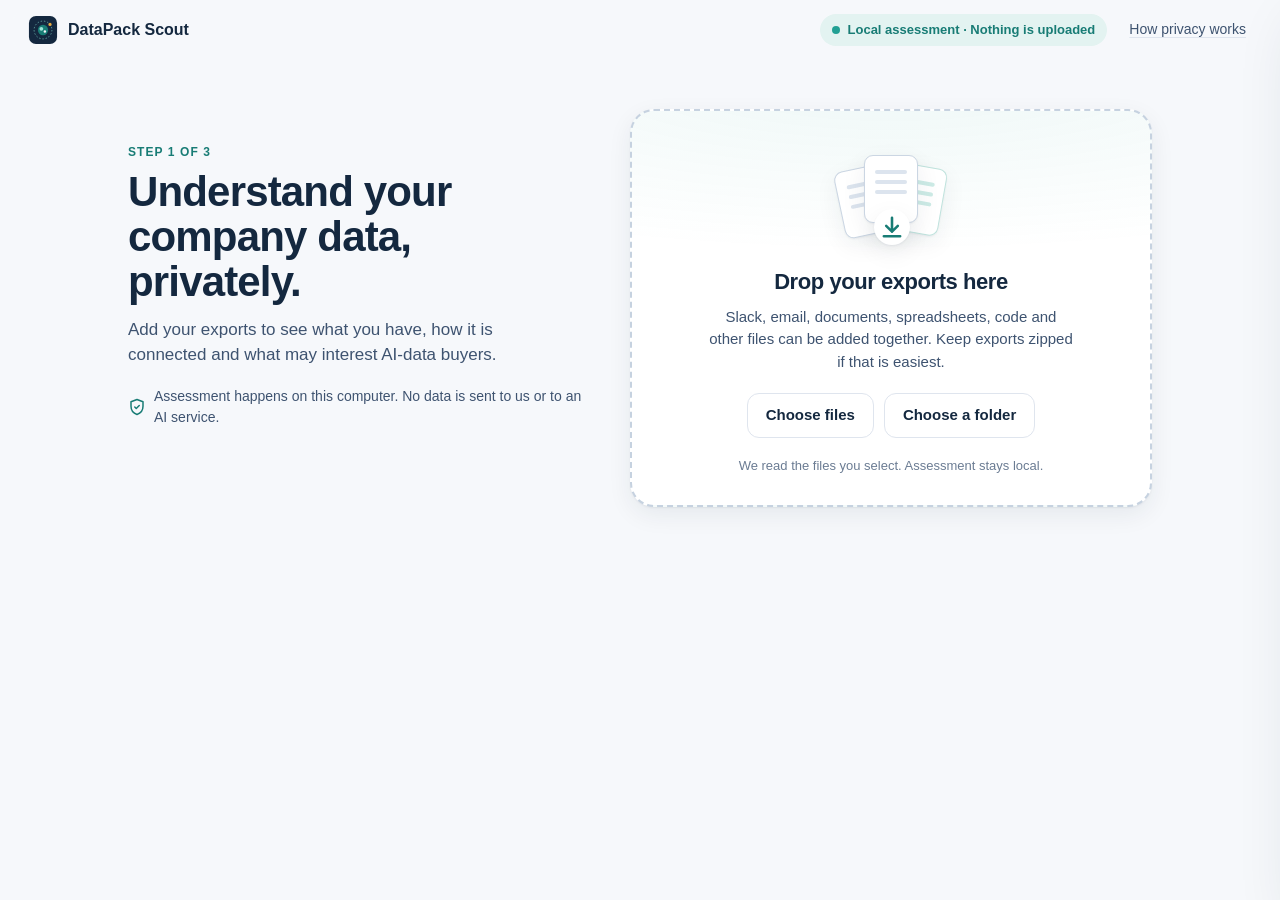
==== crates/scout-app/ui/index.html @ 7bd5559a "Add DataPack Scout desktop app with drag-and-drop and visual data map - Tauri shell (crates/scout-ap" ====
<!doctype html>
<html lang="en">
<head>
  <meta charset="utf-8">
  <meta name="viewport" content="width=device-width, initial-scale=1">
  <title>DataPack Scout</title>
  <link rel="stylesheet" href="app.css">
</head>
<body>
  <header class="topbar">
    <div class="brand">
      <svg class="brand-mark" viewBox="0 0 64 64" aria-hidden="true">
        <rect x="2" y="2" width="60" height="60" rx="15" fill="#14283F"/>
        <circle cx="32" cy="32" r="19" fill="none" stroke="#7FD1C6" stroke-width="2" stroke-dasharray="3 4" opacity=".7"/>
        <circle cx="32" cy="32" r="11" fill="#187C75"/>
        <circle cx="28.5" cy="29.5" r="4" fill="#9FE3D8"/>
        <circle cx="36" cy="35" r="2.6" fill="#F6F8FB"/>
        <circle cx="47" cy="20" r="3.4" fill="#E8AA40"/>
      </svg>
      <span class="brand-name">DataPack Scout</span>
    </div>
    <div class="topbar-right">
      <span class="status-pill" title="Everything runs on this computer">
        <span class="status-dot"></span>Local assessment · Nothing is uploaded
      </span>
      <button class="link-btn" id="privacy-open">How privacy works</button>
    </div>
  </header>

  <main>
    <!-- Screen: add data -->
    <section class="screen" id="screen-add" data-active>
      <div class="add-layout">
        <div class="hero">
          <p class="eyebrow">Step 1 of 3</p>
          <h1>Understand your company data, privately.</h1>
          <p class="lede">Add your exports to see what you have, how it is connected and what may interest AI-data buyers.</p>
          <p class="reassure"><svg class="i" viewBox="0 0 24 24"><path d="M12 2 4 5v6c0 5 3.4 9.4 8 11 4.6-1.6 8-6 8-11V5l-8-3Z"/><path d="m9 12 2 2 4-4"/></svg>Assessment happens on this computer. No data is sent to us or to an AI service.</p>
        </div>

        <div class="dropzone" id="dropzone" tabindex="0">
          <div class="drop-art" aria-hidden="true">
            <span class="drop-file f1"></span><span class="drop-file f2"></span><span class="drop-file f3"></span>
            <svg viewBox="0 0 24 24" class="drop-arrow"><path d="M12 4v12m0 0-5-5m5 5 5-5M5 20h14"/></svg>
          </div>
          <h2 class="drop-title">Drop your exports here</h2>
          <p class="drop-sub">Slack, email, documents, spreadsheets, code and other files can be added together. Keep exports zipped if that is easiest.</p>
          <div class="drop-actions">
            <button class="btn secondary" id="pick-files">Choose files</button>
            <button class="btn secondary" id="pick-folder">Choose a folder</button>
          </div>
          <p class="drop-note">We read the files you select. Assessment stays local.</p>
        </div>

        <div class="selection" id="selection" hidden>
          <div class="selection-head">
            <h3>Ready to assess</h3>
            <span class="muted" id="selection-total"></span>
          </div>
          <ul class="selection-list" id="selection-list"></ul>
          <div class="selection-foot">
            <button class="btn ghost" id="clear-all">Clear all</button>
            <button class="btn primary big" id="start">Assess my data <span aria-hidden="true">→</span></button>
          </div>
        </div>
      </div>
    </section>

    <!-- Screen: assessing -->
    <section class="screen" id="screen-assess">
      <div class="assess-layout">
        <div class="orbit" aria-hidden="true">
          <div class="orbit-ring r1"></div><div class="orbit-ring r2"></div><div class="orbit-ring r3"></div>
          <div class="orbit-core"></div>
          <span class="sat s1"></span><span class="sat s2"></span><span class="sat s3"></span>
        </div>
        <p class="eyebrow">Step 2 of 3</p>
        <h1 class="assess-title">Assessing your data</h1>
        <p class="lede" id="assess-current">Starting…</p>
        <div class="counters">
          <div><strong id="c-files">0</strong><span>files inventoried</span></div>
          <div><strong id="c-bytes">0 B</strong><span>content examined</span></div>
          <div><strong id="c-records">0</strong><span>records counted</span></div>
          <div><strong id="c-time">0:00</strong><span>elapsed</span></div>
        </div>
        <ol class="stages" id="stages">
          <li data-stage="0">Finding files and exports</li>
          <li data-stage="1">Identifying sources and formats</li>
          <li data-stage="2">Counting records and history</li>
          <li data-stage="3">Checking duplicates, links and gaps</li>
          <li data-stage="4">Building your data map</li>
        </ol>
        <p class="reassure center"><span class="status-dot"></span>Working on your computer. Nothing is being uploaded.</p>
        <button class="btn ghost" id="stop">Stop</button>
      </div>
    </section>

    <!-- Screen: data map -->
    <section class="screen" id="screen-map">
      <div class="map-page" id="map-page"></div>
    </section>
  </main>

  <!-- Privacy panel -->
  <aside class="panel" id="privacy-panel" aria-hidden="true">
    <div class="panel-inner">
      <button class="panel-close" id="privacy-close" aria-label="Close">×</button>
      <p class="eyebrow">Privacy</p>
      <h2>How privacy works</h2>
      <dl class="facts">
        <dt>What is read</dt>
        <dd>Only the files, folders and archives you add. Online-only cloud placeholders are skipped, so no cloud download is ever triggered.</dd>
        <dt>Where it happens</dt>
        <dd>On this computer. Archives are opened in memory and are never unpacked to disk. Links inside your files are counted, never opened.</dd>
        <dt>What is sent</dt>
        <dd>Nothing. This app has no network features: no analytics, no crash uploads, no update checks, and no AI services.</dd>
        <dt>What is saved</dt>
        <dd>Only what you choose to save: your data map, in Documents › DataPack Scout. It contains counts and coverage, not your messages, documents or file paths.</dd>
        <dt>Still to come</dt>
        <dd>Operating-system network isolation with a verified status indicator, and the optional encrypted assessment you can choose to email for a commercial review.</dd>
      </dl>
    </div>
  </aside>
  <div class="scrim" id="scrim"></div>
  <div class="toast" id="toast" role="status"></div>

  <div class="drag-veil" id="drag-veil" aria-hidden="true">
    <div class="drag-veil-card">
      <svg viewBox="0 0 24 24" class="drop-arrow"><path d="M12 4v12m0 0-5-5m5 5 5-5M5 20h14"/></svg>
      <strong>Drop to add</strong>
      <span>Files, folders and ZIP exports</span>
    </div>
  </div>

  <div class="tooltip" id="tooltip" role="tooltip"></div>
  <script src="map.js"></script>
  <script src="app.js"></script>
</body>
</html>
---- crates/scout-app/ui/app.css ----
:root {
  --bg: #F6F8FB;
  --surface: #FFFFFF;
  --surface-2: #EEF2F7;
  --line: #DFE5EE;
  --ink: #14283F;
  --ink-2: #3E5370;
  --muted: #6B7C93;
  --teal: #187C75;
  --teal-2: #22A094;
  --teal-soft: #E3F3F1;
  --amber: #D9921F;
  --amber-soft: #FCF1DE;
  --red: #C2413A;
  --grey: #9AA6B6;
  --shadow: 0 1px 2px rgba(20, 40, 63, .06), 0 8px 24px rgba(20, 40, 63, .07);
  --shadow-lg: 0 2px 4px rgba(20, 40, 63, .06), 0 24px 60px rgba(20, 40, 63, .14);
  --radius: 16px;
  --font: ui-sans-serif, -apple-system, BlinkMacSystemFont, "Segoe UI Variable Text", "Segoe UI", Inter, Roboto, "Helvetica Neue", Arial, sans-serif;
  color-scheme: light;
}

* { box-sizing: border-box; }
html, body { height: 100%; }
body {
  margin: 0;
  background: var(--bg);
  color: var(--ink);
  font-family: var(--font);
  font-size: 15px;
  line-height: 1.5;
  -webkit-font-smoothing: antialiased;
  font-variant-numeric: tabular-nums;
  overflow-x: hidden;
}
h1, h2, h3 { margin: 0; letter-spacing: -0.02em; }
button { font: inherit; color: inherit; }
.muted { color: var(--muted); }
.i { width: 18px; height: 18px; fill: none; stroke: currentColor; stroke-width: 2; stroke-linecap: round; stroke-linejoin: round; flex: none; }

/* ---------- top bar ---------- */
.topbar {
  position: sticky; top: 0; z-index: 20;
  display: flex; align-items: center; justify-content: space-between;
  padding: 14px 28px;
  background: rgba(246, 248, 251, .86);
  backdrop-filter: saturate(1.4) blur(10px);
  border-bottom: 1px solid transparent;
}
body.scrolled .topbar { border-bottom-color: var(--line); }
.brand { display: flex; align-items: center; gap: 10px; font-weight: 650; font-size: 16px; }
.brand-mark { width: 30px; height: 30px; }
.topbar-right { display: flex; align-items: center; gap: 16px; }
.status-pill {
  display: inline-flex; align-items: center; gap: 8px;
  padding: 6px 12px; border-radius: 999px;
  background: var(--teal-soft); color: var(--teal);
  font-size: 13px; font-weight: 560;
}
.status-dot {
  width: 8px; height: 8px; border-radius: 50%; background: var(--teal-2); display: inline-block;
  box-shadow: 0 0 0 0 rgba(34, 160, 148, .5); animation: pulse 2.4s infinite;
}
@keyframes pulse { 0% { box-shadow: 0 0 0 0 rgba(34,160,148,.45); } 70% { box-shadow: 0 0 0 8px rgba(34,160,148,0); } 100% { box-shadow: 0 0 0 0 rgba(34,160,148,0); } }
.link-btn { background: none; border: 0; color: var(--ink-2); cursor: pointer; font-size: 14px; text-decoration: underline; text-underline-offset: 3px; text-decoration-color: var(--line); }
.link-btn:hover { color: var(--teal); text-decoration-color: currentColor; }

/* ---------- buttons ---------- */
.btn {
  display: inline-flex; align-items: center; justify-content: center; gap: 8px;
  border-radius: 12px; border: 1px solid transparent;
  padding: 10px 18px; font-weight: 600; cursor: pointer;
  transition: transform .15s ease, box-shadow .15s ease, background .15s ease;
}
.btn:active { transform: translateY(1px); }
.btn.primary { background: var(--teal); color: #fff; box-shadow: 0 6px 18px rgba(24,124,117,.28); }
.btn.primary:hover { background: #136A64; box-shadow: 0 8px 24px rgba(24,124,117,.34); }
.btn.secondary { background: var(--surface); border-color: var(--line); color: var(--ink); }
.btn.secondary:hover { border-color: #C5D0DE; box-shadow: var(--shadow); }
.btn.ghost { background: transparent; color: var(--ink-2); }
.btn.ghost:hover { background: var(--surface-2); }
.btn.big { padding: 13px 24px; font-size: 16px; border-radius: 14px; }
.btn:focus-visible, .dropzone:focus-visible { outline: 3px solid rgba(24,124,117,.35); outline-offset: 2px; }

/* ---------- screens ---------- */
.screen { display: none; }
.screen[data-active] { display: block; animation: enter .45s cubic-bezier(.2,.7,.2,1); }
@keyframes enter { from { opacity: 0; transform: translateY(10px); } to { opacity: 1; transform: none; } }
.eyebrow { margin: 0 0 8px; font-size: 12px; font-weight: 700; letter-spacing: .09em; text-transform: uppercase; color: var(--teal); }
.lede { color: var(--ink-2); font-size: 17px; margin: 12px 0 0; max-width: 46ch; }
.reassure { display: flex; gap: 8px; align-items: center; color: var(--ink-2); font-size: 14px; margin: 18px 0 0; }
.reassure .i { color: var(--teal); }
.reassure.center { justify-content: center; }

/* ---------- add screen ---------- */
.add-layout {
  max-width: 1080px; margin: 0 auto; padding: 48px 28px 64px;
  display: grid; grid-template-columns: minmax(0, 1fr) minmax(0, 1.15fr); gap: 28px 48px; align-items: start;
}
.hero { padding-top: 34px; }
.hero h1 { font-size: 42px; line-height: 1.08; max-width: 14ch; }
.dropzone {
  position: relative; text-align: center;
  background:
    radial-gradient(1200px 300px at 50% -10%, rgba(34,160,148,.08), transparent 60%),
    var(--surface);
  border: 2px dashed #C6D2E0; border-radius: 24px;
  padding: 40px 32px 30px; min-height: 360px;
  display: flex; flex-direction: column; align-items: center; justify-content: center;
  transition: border-color .2s, background .2s, transform .2s, box-shadow .2s;
  box-shadow: var(--shadow);
}
.dropzone.over, body.dragging .dropzone { border-color: var(--teal-2); background: #F0FAF8; transform: scale(1.01); box-shadow: 0 0 0 8px rgba(34,160,148,.12), var(--shadow-lg); }
.drop-art { position: relative; width: 120px; height: 96px; margin-bottom: 18px; }
.drop-file {
  position: absolute; width: 54px; height: 68px; border-radius: 9px; background: #fff;
  border: 1.5px solid #CBD6E3; box-shadow: var(--shadow);
}
.drop-file::before { content: ""; position: absolute; left: 10px; right: 10px; top: 14px; height: 4px; border-radius: 2px; background: #DCE4EE; box-shadow: 0 10px 0 #DCE4EE, 0 20px 0 #DCE4EE; }
.drop-file.f1 { left: 8px; top: 16px; transform: rotate(-12deg); }
.drop-file.f2 { left: 58px; top: 14px; transform: rotate(10deg); border-color: #BFE3DD; }
.drop-file.f3 { left: 33px; top: 4px; }
.drop-file.f2::before { background: #CDEBE6; box-shadow: 0 10px 0 #CDEBE6, 0 20px 0 #CDEBE6; }
.drop-arrow { width: 34px; height: 34px; fill: none; stroke: var(--teal); stroke-width: 2.2; stroke-linecap: round; stroke-linejoin: round; }
.drop-art .drop-arrow { position: absolute; left: 43px; top: 58px; background: var(--surface); border-radius: 50%; padding: 4px; width: 36px; height: 36px; box-shadow: var(--shadow); animation: bob 2.6s ease-in-out infinite; }
@keyframes bob { 50% { transform: translateY(4px); } }
.drop-title { font-size: 22px; }
.drop-sub { color: var(--ink-2); max-width: 44ch; margin: 8px auto 20px; }
.drop-actions { display: flex; gap: 10px; flex-wrap: wrap; justify-content: center; }
.drop-note { margin: 18px 0 0; font-size: 13px; color: var(--muted); }

.selection {
  grid-column: 1 / -1;
  background: var(--surface); border: 1px solid var(--line); border-radius: var(--radius);
  box-shadow: var(--shadow); overflow: hidden; animation: enter .35s ease;
}
.selection-head { display: flex; align-items: baseline; justify-content: space-between; padding: 18px 22px 8px; }
.selection-head h3 { font-size: 17px; }
.selection-list { list-style: none; margin: 0; padding: 0 10px; max-height: 300px; overflow: auto; }
.sel-item { display: grid; grid-template-columns: 40px 1fr auto auto; align-items: center; gap: 12px; padding: 10px 12px; border-radius: 12px; animation: enter .3s ease; }
.sel-item:hover { background: var(--surface-2); }
.sel-icon { width: 40px; height: 40px; border-radius: 10px; display: grid; place-items: center; background: var(--teal-soft); color: var(--teal); }
.sel-icon.archive { background: #EEE9FB; color: #6D5BD0; }
.sel-icon.file { background: #E7F0FA; color: #2F6FB0; }
.sel-name { font-weight: 600; overflow: hidden; text-overflow: ellipsis; white-space: nowrap; }
.sel-path { font-size: 12.5px; color: var(--muted); overflow: hidden; text-overflow: ellipsis; white-space: nowrap; direction: rtl; text-align: left; }
.sel-meta { color: var(--ink-2); font-size: 13.5px; white-space: nowrap; }
.sel-remove { border: 0; background: none; color: var(--muted); cursor: pointer; padding: 6px 10px; border-radius: 8px; }
.sel-remove:hover { color: var(--red); background: #FBECEB; }
.selection-foot { display: flex; justify-content: space-between; align-items: center; padding: 14px 22px 18px; border-top: 1px solid var(--line); margin-top: 8px; background: #FBFCFE; }

/* ---------- assess screen ---------- */
.assess-layout { max-width: 720px; margin: 0 auto; padding: 40px 28px 64px; text-align: center; display: flex; flex-direction: column; align-items: center; }
.assess-title { font-size: 34px; }
.assess-layout .lede { margin-left: auto; margin-right: auto; min-height: 1.5em; }
.orbit { position: relative; width: 168px; height: 168px; margin-bottom: 22px; }
.orbit-ring { position: absolute; inset: 0; border-radius: 50%; border: 1.5px dashed rgba(24,124,117,.35); animation: spin 14s linear infinite; }
.orbit-ring.r2 { inset: 22px; animation-duration: 9s; animation-direction: reverse; border-style: solid; border-color: rgba(24,124,117,.18); }
.orbit-ring.r3 { inset: 44px; animation-duration: 6s; border-color: rgba(24,124,117,.25); }
.orbit-core { position: absolute; inset: 60px; border-radius: 50%; background: radial-gradient(circle at 35% 35%, #4FC2B5, var(--teal)); box-shadow: 0 10px 30px rgba(24,124,117,.4); animation: breathe 2.4s ease-in-out infinite; }
.sat { position: absolute; left: 50%; top: 50%; width: 12px; height: 12px; margin: -6px; border-radius: 50%; }
.sat.s1 { background: #E8AA40; animation: orbit1 5s linear infinite; }
.sat.s2 { background: #6D5BD0; width: 9px; height: 9px; margin: -4.5px; animation: orbit2 7s linear infinite; }
.sat.s3 { background: #2F6FB0; width: 8px; height: 8px; margin: -4px; animation: orbit3 3.6s linear infinite; }
@keyframes spin { to { transform: rotate(360deg); } }
@keyframes breathe { 50% { transform: scale(1.07); } }
@keyframes orbit1 { from { transform: rotate(0) translateX(84px); } to { transform: rotate(360deg) translateX(84px); } }
@keyframes orbit2 { from { transform: rotate(120deg) translateX(62px); } to { transform: rotate(-240deg) translateX(62px); } }
@keyframes orbit3 { from { transform: rotate(240deg) translateX(40px); } to { transform: rotate(600deg) translateX(40px); } }
.counters { display: grid; grid-template-columns: repeat(4, 1fr); gap: 12px; width: 100%; margin: 28px 0 22px; }
.counters div { background: var(--surface); border: 1px solid var(--line); border-radius: 14px; padding: 14px 10px; box-shadow: var(--shadow); }
.counters strong { display: block; font-size: 24px; letter-spacing: -0.02em; }
.counters span { font-size: 12.5px; color: var(--muted); }
.stages { list-style: none; padding: 0; margin: 0 0 18px; width: 100%; max-width: 420px; text-align: left; }
.stages li { position: relative; padding: 8px 0 8px 36px; color: var(--muted); transition: color .3s; }
.stages li::before { content: ""; position: absolute; left: 4px; top: 10px; width: 18px; height: 18px; border-radius: 50%; border: 2px solid var(--line); background: var(--surface); transition: all .3s; }
.stages li.active { color: var(--ink); font-weight: 560; }
.stages li.active::before { border-color: var(--teal-2); border-top-color: transparent; animation: spin .9s linear infinite; }
.stages li.done { color: var(--ink-2); }
.stages li.done::before { background: var(--teal) url("data:image/svg+xml,%3Csvg xmlns='http://www.w3.org/2000/svg' viewBox='0 0 24 24' fill='none' stroke='white' stroke-width='3.2' stroke-linecap='round' stroke-linejoin='round'%3E%3Cpath d='m6 12 4 4 8-8'/%3E%3C/svg%3E") center/12px no-repeat; border-color: var(--teal); }

/* ---------- map page ---------- */
.map-page { max-width: 1180px; margin: 0 auto; padding: 28px 28px 80px; }
.map-head { display: flex; justify-content: space-between; align-items: flex-end; gap: 20px; margin-bottom: 18px; }
.map-head h1 { font-size: 34px; }
.map-head .actions { display: flex; gap: 10px; }
.map-id { font-size: 13px; color: var(--muted); margin-top: 6px; }
.card { background: var(--surface); border: 1px solid var(--line); border-radius: 20px; box-shadow: var(--shadow); }
.reveal { opacity: 0; transform: translateY(14px); animation: reveal .7s cubic-bezier(.2,.7,.2,1) forwards; }
@keyframes reveal { to { opacity: 1; transform: none; } }

.summary-card { padding: 26px 30px; display: grid; grid-template-columns: 1fr auto; gap: 24px; align-items: center;
  background: linear-gradient(120deg, #14283F 0%, #1B3A55 55%, #18534F 100%); color: #fff; border: 0; position: relative; overflow: hidden; }
.summary-card::after { content: ""; position: absolute; right: -80px; top: -80px; width: 320px; height: 320px; border-radius: 50%; background: radial-gradient(circle, rgba(127,209,198,.22), transparent 70%); }
.summary-lead { font-size: 23px; line-height: 1.35; font-weight: 560; letter-spacing: -0.01em; max-width: 40ch; }
.summary-more { margin: 10px 0 0; color: #C6D6E6; max-width: 70ch; }
.ring-wrap { position: relative; width: 126px; height: 126px; z-index: 1; }
.ring-wrap svg { width: 100%; height: 100%; transform: rotate(-90deg); }
.ring-wrap .ring-label { position: absolute; inset: 0; display: flex; flex-direction: column; align-items: center; justify-content: center; }
.ring-label strong { font-size: 23px; line-height: 1; }
.ring-label span { font-size: 11.5px; color: #C6D6E6; margin-top: 4px; text-align: center; line-height: 1.2; }

.kpis { display: grid; grid-template-columns: repeat(4, 1fr); gap: 14px; margin: 14px 0; }
.kpi { padding: 16px 18px; }
.kpi strong { display: block; font-size: 28px; letter-spacing: -0.03em; line-height: 1.15; }
.kpi span { color: var(--muted); font-size: 13px; }

.map-card { padding: 20px 22px 12px; margin-bottom: 14px; position: relative; }
.card-head { display: flex; justify-content: space-between; align-items: baseline; gap: 16px; margin-bottom: 4px; }
.card-head h2 { font-size: 19px; }
.card-head p { margin: 2px 0 0; color: var(--muted); font-size: 13.5px; }
.map-svg { width: 100%; height: auto; display: block; overflow: visible; }
.legend { display: flex; flex-wrap: wrap; gap: 6px 16px; padding: 8px 2px 6px; font-size: 12.5px; color: var(--ink-2); }
.legend span { display: inline-flex; align-items: center; gap: 6px; }
.legend i { width: 11px; height: 11px; border-radius: 50%; display: inline-block; }
.legend i.dashed { background: transparent !important; border: 1.5px dashed var(--amber); }
.legend i.hatch { background: repeating-linear-gradient(45deg, #C9D3DF 0 2px, #fff 2px 4px) !important; border: 1px solid #C9D3DF; }

.node-collection { cursor: default; }
.halo-text { paint-order: stroke; stroke: #fff; stroke-width: 5px; stroke-linejoin: round; }
.node-collection .halo { transition: opacity .25s; opacity: 0; }
.node-collection:hover .halo { opacity: 1; }
.bubble { transition: transform .2s; transform-box: fill-box; transform-origin: center; cursor: default; }
.bubble:hover { transform: scale(1.08); }
.grow { transform-box: fill-box; transform-origin: center; animation: grow .9s cubic-bezier(.25,1.4,.4,1) both; }
@keyframes grow { from { transform: scale(0); opacity: 0; } to { transform: scale(1); opacity: 1; } }
.fade { animation: fadein .8s ease both; }
@keyframes fadein { from { opacity: 0; } to { opacity: 1; } }
.flow { stroke-dasharray: 5 7; animation: flow 1.6s linear infinite; }
@keyframes flow { to { stroke-dashoffset: -24; } }
.draw { stroke-dasharray: 600; stroke-dashoffset: 600; animation: draw 1.2s ease forwards; }
@keyframes draw { to { stroke-dashoffset: 0; } }

.grid-2 { display: grid; grid-template-columns: 1.25fr 1fr; gap: 14px; margin-bottom: 14px; }
.panel-card { padding: 20px 22px; }
.coverage-bar { display: flex; height: 18px; border-radius: 9px; overflow: hidden; background: var(--surface-2); margin: 16px 0 14px; }
.coverage-bar span { height: 100%; transition: width 1s cubic-bezier(.2,.7,.2,1); width: 0; }
.coverage-list { display: grid; grid-template-columns: 1fr 1fr; gap: 6px 18px; margin: 0; padding: 0; list-style: none; font-size: 13.5px; }
.coverage-list li { display: flex; align-items: center; gap: 8px; }
.coverage-list b { margin-left: auto; font-weight: 600; }
.coverage-list .zero { color: var(--grey); }
.swatch { width: 10px; height: 10px; border-radius: 3px; flex: none; }
.reasons { margin: 14px 0 0; padding: 12px 14px; background: var(--amber-soft); border-radius: 12px; font-size: 13.5px; color: #6E4A0E; }
.reasons div { display: flex; gap: 10px; }
.reasons b { min-width: 3.5em; text-align: right; }
.timeline-svg { width: 100%; height: 170px; display: block; margin-top: 10px; }

.sources { display: grid; grid-template-columns: repeat(auto-fill, minmax(320px, 1fr)); gap: 14px; margin-bottom: 14px; }
.source { padding: 18px 20px; display: flex; flex-direction: column; gap: 10px; }
.source-top { display: flex; gap: 12px; align-items: center; }
.source-badge { width: 40px; height: 40px; border-radius: 12px; display: grid; place-items: center; color: #fff; font-weight: 700; flex: none; }
.source h3 { font-size: 16px; overflow: hidden; text-overflow: ellipsis; white-space: nowrap; }
.source .kind { font-size: 12.5px; color: var(--muted); }
.source p { margin: 0; color: var(--ink-2); font-size: 14px; }
.source-stats { display: flex; gap: 18px; flex-wrap: wrap; font-size: 13px; color: var(--muted); }
.source-stats b { display: block; color: var(--ink); font-size: 17px; }
.mini-bar { display: flex; height: 6px; border-radius: 3px; overflow: hidden; background: var(--surface-2); }

.steps { padding: 20px 22px; margin-bottom: 14px; }
.steps ol { margin: 12px 0 0; padding: 0; list-style: none; counter-reset: s; display: grid; gap: 10px; }
.steps li { counter-increment: s; display: grid; grid-template-columns: 30px 1fr; gap: 12px; align-items: start; padding: 12px 14px; border-radius: 12px; background: #FBFCFE; border: 1px solid var(--line); }
.steps li::before { content: counter(s); width: 28px; height: 28px; border-radius: 50%; background: var(--amber-soft); color: #8A5A0B; display: grid; place-items: center; font-weight: 700; font-size: 13px; }
.privacy-foot { display: flex; gap: 10px; align-items: center; justify-content: center; color: var(--muted); font-size: 13px; padding: 10px; text-align: center; }

/* ---------- panel, toast, veil, tooltip ---------- */
.panel { position: fixed; top: 0; right: 0; bottom: 0; width: min(440px, 92vw); background: var(--surface); box-shadow: var(--shadow-lg); z-index: 40; transform: translateX(105%); transition: transform .35s cubic-bezier(.2,.7,.2,1); overflow: auto; }
.panel[aria-hidden="false"] { transform: none; }
.panel-inner { padding: 30px 28px; }
.panel h2 { font-size: 24px; margin-bottom: 14px; }
.panel-close { position: absolute; right: 16px; top: 14px; border: 0; background: var(--surface-2); width: 34px; height: 34px; border-radius: 50%; font-size: 20px; cursor: pointer; }
.facts dt { font-weight: 650; margin-top: 16px; }
.facts dd { margin: 4px 0 0; color: var(--ink-2); }
.scrim { position: fixed; inset: 0; background: rgba(20,40,63,.28); opacity: 0; pointer-events: none; transition: opacity .3s; z-index: 30; }
.scrim.on { opacity: 1; pointer-events: auto; }
.toast { position: fixed; left: 50%; bottom: 26px; transform: translate(-50%, 40px); opacity: 0; background: var(--ink); color: #fff; padding: 12px 16px; border-radius: 14px; box-shadow: var(--shadow-lg); display: flex; gap: 14px; align-items: center; z-index: 50; transition: all .3s; pointer-events: none; font-size: 14px; }
.toast.on { opacity: 1; transform: translate(-50%, 0); pointer-events: auto; }
.toast button { background: rgba(255,255,255,.14); border: 0; color: #fff; border-radius: 9px; padding: 6px 10px; cursor: pointer; font-weight: 600; }
.drag-veil { position: fixed; inset: 0; z-index: 60; display: grid; place-items: center; background: rgba(240, 250, 248, .82); backdrop-filter: blur(3px); opacity: 0; pointer-events: none; transition: opacity .18s; }
body.dragging .drag-veil { opacity: 1; }
.drag-veil-card { display: flex; flex-direction: column; align-items: center; gap: 6px; padding: 36px 56px; border: 2.5px dashed var(--teal-2); border-radius: 28px; background: #fff; box-shadow: var(--shadow-lg); color: var(--ink-2); transform: scale(.96); transition: transform .2s; }
body.dragging .drag-veil-card { transform: scale(1); }
.drag-veil-card strong { font-size: 22px; color: var(--ink); }
.drag-veil-card .drop-arrow { width: 44px; height: 44px; animation: bob 1.2s ease-in-out infinite; }
.tooltip { position: fixed; z-index: 70; pointer-events: none; background: var(--ink); color: #fff; padding: 10px 12px; border-radius: 10px; font-size: 13px; max-width: 280px; box-shadow: var(--shadow-lg); opacity: 0; transition: opacity .12s; }
.tooltip.on { opacity: 1; }
.tooltip b { display: block; font-size: 14px; margin-bottom: 2px; }
.tooltip span { color: #C6D6E6; }

@media (max-width: 980px) {
  .add-layout { grid-template-columns: 1fr; }
  .hero { padding-top: 0; }
  .kpis { grid-template-columns: repeat(2, 1fr); }
  .grid-2 { grid-template-columns: 1fr; }
  .summary-card { grid-template-columns: 1fr; }
}
@media (prefers-reduced-motion: reduce) {
  *, *::before, *::after { animation-duration: .01ms !important; animation-iteration-count: 1 !important; transition-duration: .01ms !important; }
  .reveal { opacity: 1; transform: none; }
}
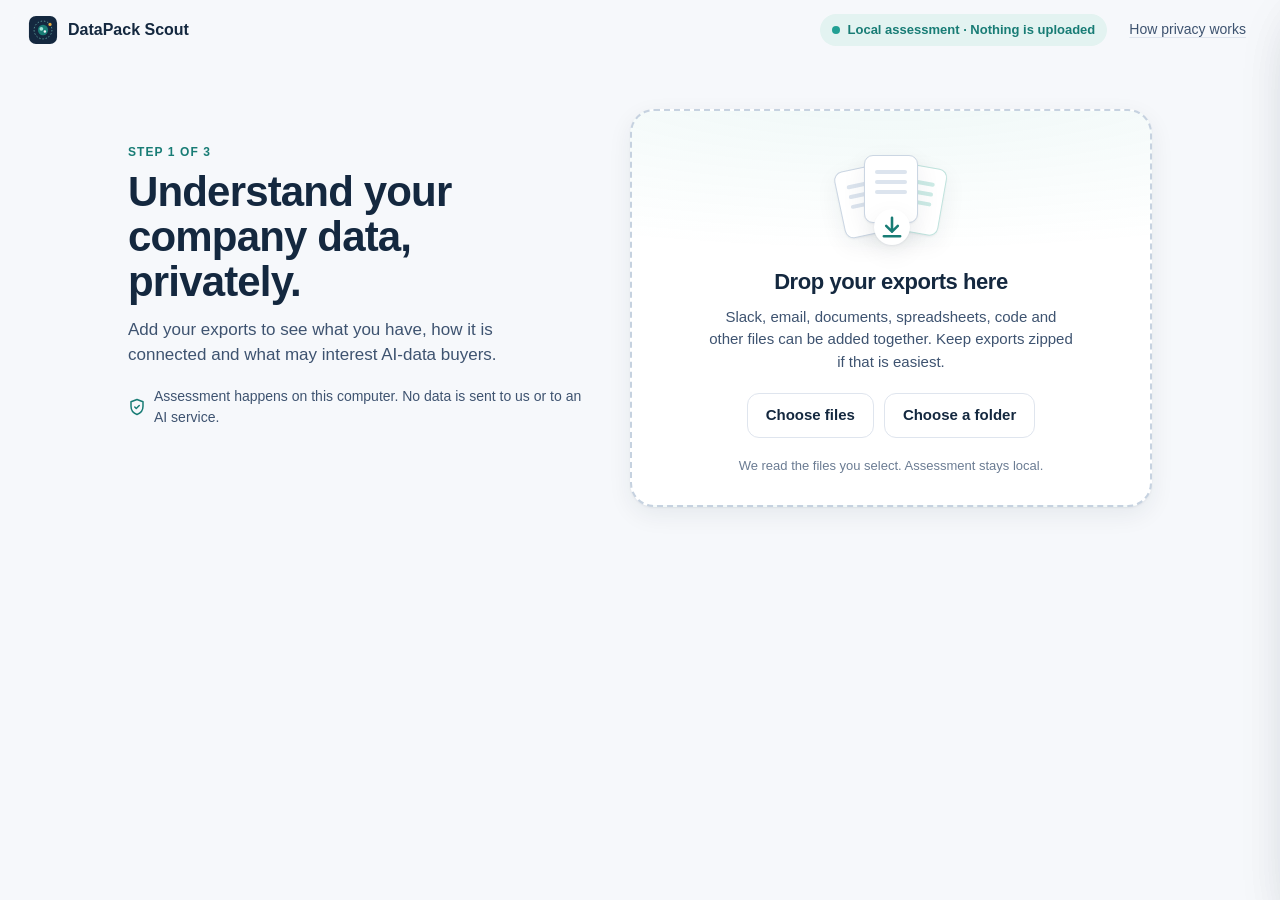
==== commit c27039ce: "Add Slack Attachment Downloader and "make your data more complete" guidance - scout-fetch: separate " ====
--- a/crates/scout-app/ui/index.html
+++ b/crates/scout-app/ui/index.html
@@ -116,9 +116,18 @@
         <dd>Nothing. This app has no network features: no analytics, no crash uploads, no update checks, and no AI services.</dd>
         <dt>What is saved</dt>
         <dd>Only what you choose to save: your data map, in Documents › DataPack Scout. It contains counts and coverage, not your messages, documents or file paths.</dd>
+        <dt>Getting files from Slack</dt>
+        <dd>The optional Attachment Downloader is a separate app. It connects to Slack, and only Slack, to fetch files your export links to. DataPack Scout itself never connects to anything.</dd>
         <dt>Still to come</dt>
         <dd>Operating-system network isolation with a verified status indicator, and the optional encrypted assessment you can choose to email for a commercial review.</dd>
       </dl>
+    </div>
+  </aside>
+  <!-- "How to get these" guides -->
+  <aside class="panel" id="guide-panel" aria-hidden="true">
+    <div class="panel-inner">
+      <button class="panel-close" id="guide-close" aria-label="Close">×</button>
+      <div id="guide-body"></div>
     </div>
   </aside>
   <div class="scrim" id="scrim"></div>
--- a/crates/scout-app/ui/app.css
+++ b/crates/scout-app/ui/app.css
@@ -262,6 +262,34 @@
 .steps li::before { content: counter(s); width: 28px; height: 28px; border-radius: 50%; background: var(--amber-soft); color: #8A5A0B; display: grid; place-items: center; font-weight: 700; font-size: 13px; }
 .privacy-foot { display: flex; gap: 10px; align-items: center; justify-content: center; color: var(--muted); font-size: 13px; padding: 10px; text-align: center; }
 
+/* ---------- make your data more complete ---------- */
+.complete-card { padding: 20px 22px 12px; margin-bottom: 14px; }
+.complete-card .card-head { align-items: flex-start; }
+.gap-row { display: grid; grid-template-columns: 48px 1fr auto auto; gap: 14px; align-items: center; padding: 12px 0; border-top: 1px solid var(--line); }
+.gap-row:first-of-type { border-top: 0; }
+.gap-meter { width: 44px; height: 44px; border-radius: 50%; display: grid; place-items: center;
+  background: conic-gradient(var(--teal-2) calc(var(--p) * 1%), #F3E2C2 0); }
+.gap-meter span { width: 34px; height: 34px; border-radius: 50%; background: var(--surface); display: grid; place-items: center; font-size: 11px; font-weight: 700; color: var(--ink-2); }
+.gap-text b { display: block; font-size: 15px; }
+.gap-text span { color: var(--ink-2); font-size: 13.5px; }
+.pill { font-size: 12.5px; font-weight: 650; padding: 4px 10px; border-radius: 999px; white-space: nowrap; }
+.pill.miss { background: var(--amber-soft); color: #8A5A0B; }
+.pill.part { background: #FFF4DF; color: #7A5410; box-shadow: inset 0 0 0 1px #F0D49A; }
+.pill.ok { background: var(--teal-soft); color: var(--teal); }
+.btn.small { padding: 7px 12px; font-size: 13.5px; border-radius: 10px; }
+.guide-steps { margin: 12px 0 0; padding-left: 0; list-style: none; counter-reset: g; }
+.guide-steps li { counter-increment: g; position: relative; padding: 0 0 14px 40px; color: var(--ink-2); }
+.guide-steps li::before { content: counter(g); position: absolute; left: 0; top: 0; width: 26px; height: 26px; border-radius: 50%; background: var(--teal-soft); color: var(--teal); font-weight: 700; font-size: 13px; display: grid; place-items: center; }
+.guide-steps b { color: var(--ink); }
+.guide-callout { background: var(--surface-2); border-radius: 14px; padding: 14px 16px; margin: 10px 0 14px; font-size: 14px; color: var(--ink-2); }
+.guide-callout b { color: var(--ink); }
+.guide-note { font-size: 13px; color: var(--muted); margin: 6px 0; }
+.guide-tool { display: flex; gap: 14px; align-items: center; border: 1px solid var(--line); border-radius: 16px; padding: 14px; margin: 8px 0 14px; background: linear-gradient(120deg, #FFFBF3, #fff); }
+.guide-tool svg { width: 46px; height: 46px; flex: none; }
+.guide-tool b { display: block; }
+.guide-tool span { font-size: 13px; color: var(--ink-2); }
+code.k { background: var(--surface-2); padding: 1px 6px; border-radius: 6px; font-size: 13px; }
+
 /* ---------- panel, toast, veil, tooltip ---------- */
 .panel { position: fixed; top: 0; right: 0; bottom: 0; width: min(440px, 92vw); background: var(--surface); box-shadow: var(--shadow-lg); z-index: 40; transform: translateX(105%); transition: transform .35s cubic-bezier(.2,.7,.2,1); overflow: auto; }
 .panel[aria-hidden="false"] { transform: none; }
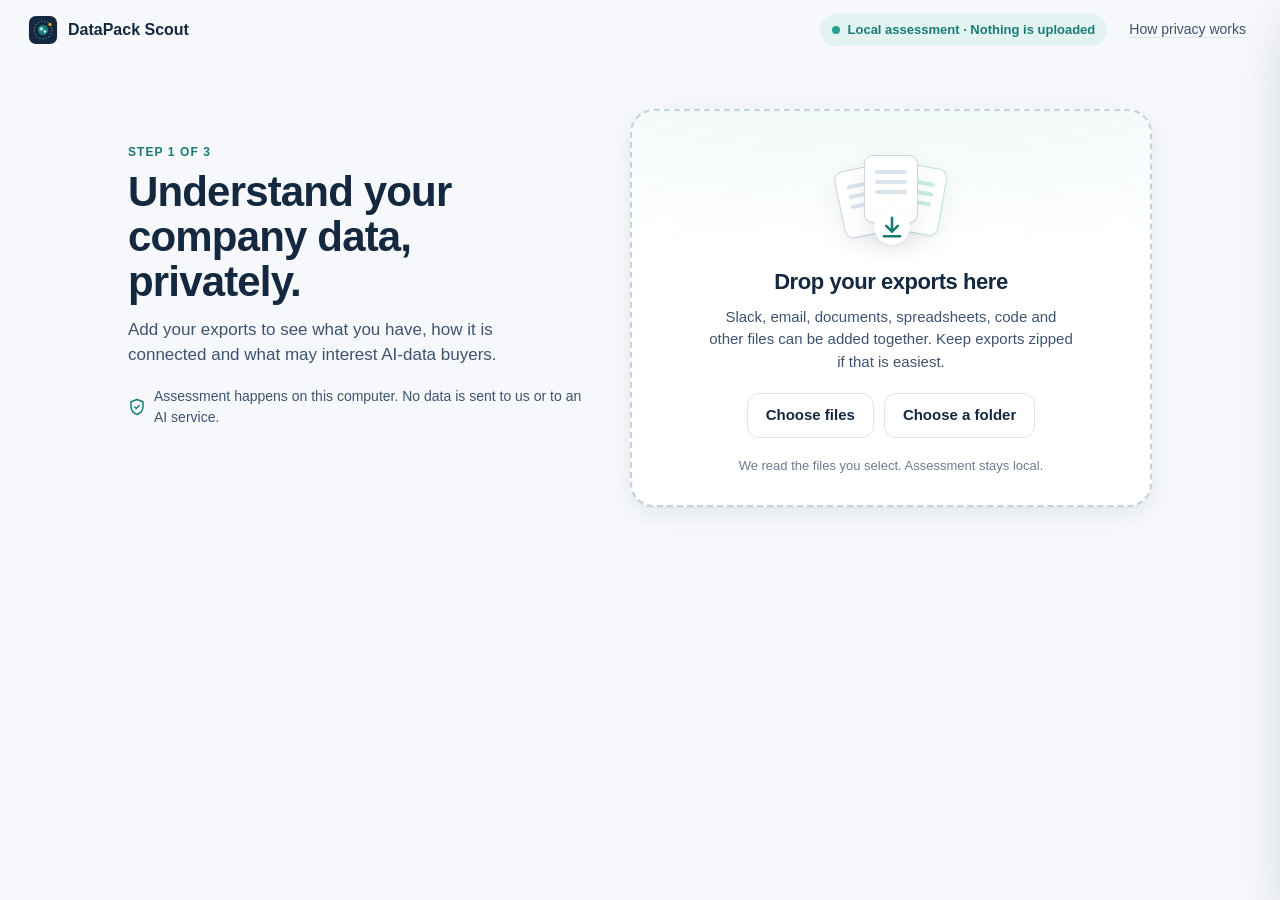
==== commit a9617b9f: "Add data to an existing map instead of starting again - core: extend_scan adds selections to an exis" ====
--- a/crates/scout-app/ui/index.html
+++ b/crates/scout-app/ui/index.html
@@ -31,6 +31,7 @@
     <!-- Screen: add data -->
     <section class="screen" id="screen-add" data-active>
       <div class="add-layout">
+        <div class="resume card" id="resume" hidden></div>
         <div class="hero">
           <p class="eyebrow">Step 1 of 3</p>
           <h1>Understand your company data, privately.</h1>
@@ -116,6 +117,8 @@
         <dd>Nothing. This app has no network features: no analytics, no crash uploads, no update checks, and no AI services.</dd>
         <dt>What is saved</dt>
         <dd>Only what you choose to save: your data map, in Documents › DataPack Scout. It contains counts and coverage, not your messages, documents or file paths.</dd>
+        <dt>What is remembered</dt>
+        <dd>Only the list of files and folders you added, kept in this app's private folder on this computer, so you can reopen your map later. No contents or results are stored. <b>Start fresh</b> or <b>Start again</b> forgets it.</dd>
         <dt>Getting files from Slack</dt>
         <dd>The optional Attachment Downloader is a separate app. It connects to Slack, and only Slack, to fetch files your export links to. DataPack Scout itself never connects to anything.</dd>
         <dt>Still to come</dt>
@@ -136,12 +139,22 @@
   <div class="drag-veil" id="drag-veil" aria-hidden="true">
     <div class="drag-veil-card">
       <svg viewBox="0 0 24 24" class="drop-arrow"><path d="M12 4v12m0 0-5-5m5 5 5-5M5 20h14"/></svg>
-      <strong>Drop to add</strong>
-      <span>Files, folders and ZIP exports</span>
+      <strong id="veil-title">Drop to add</strong>
+      <span id="veil-sub">Files, folders and ZIP exports</span>
     </div>
   </div>
 
   <div class="tooltip" id="tooltip" role="tooltip"></div>
+
+  <div class="adding" id="adding" role="status" hidden>
+    <div class="adding-ring" aria-hidden="true"></div>
+    <div class="adding-text"><b id="adding-title">Adding</b><span id="adding-detail"></span></div>
+    <button class="btn ghost small" id="adding-stop">Stop</button>
+  </div>
+  <div class="add-menu" id="add-menu" hidden>
+    <button id="menu-files"><svg class="i" viewBox="0 0 24 24"><path d="M14 3H7a2 2 0 0 0-2 2v14a2 2 0 0 0 2 2h10a2 2 0 0 0 2-2V8Z"/><path d="M14 3v5h5"/></svg><span><b>Files or ZIP exports…</b><small>For example a Slack export</small></span></button>
+    <button id="menu-folder"><svg class="i" viewBox="0 0 24 24"><path d="M3 7a2 2 0 0 1 2-2h4l2 2h8a2 2 0 0 1 2 2v8a2 2 0 0 1-2 2H5a2 2 0 0 1-2-2Z"/></svg><span><b>A folder…</b><small>For example downloaded attachments</small></span></button>
+  </div>
   <script src="map.js"></script>
   <script src="app.js"></script>
 </body>
--- a/crates/scout-app/ui/app.css
+++ b/crates/scout-app/ui/app.css
@@ -21,6 +21,7 @@
 }
 
 * { box-sizing: border-box; }
+[hidden] { display: none !important; }
 html, body { height: 100%; }
 body {
   margin: 0;
@@ -290,6 +291,32 @@
 .guide-tool span { font-size: 13px; color: var(--ink-2); }
 code.k { background: var(--surface-2); padding: 1px 6px; border-radius: 6px; font-size: 13px; }
 
+/* ---------- adding to the map ---------- */
+.add-hint { display: flex; align-items: center; gap: 8px; font-size: 13px; color: var(--muted); margin: -6px 0 12px; }
+.update-banner { display: flex; gap: 14px; align-items: center; padding: 14px 18px; margin-bottom: 14px; border-radius: 16px;
+  background: linear-gradient(120deg, #E3F3F1, #F3FBF9); border: 1px solid #BFE3DD; }
+.update-banner b { display: block; color: var(--ink); }
+.update-banner span { color: var(--teal); font-weight: 560; font-size: 14px; }
+.update-icon { width: 34px; height: 34px; border-radius: 50%; background: var(--teal); color: #fff; display: grid; place-items: center; font-weight: 700; flex: none; }
+.adding { position: fixed; left: 50%; top: 74px; z-index: 55; transform: translate(-50%, -12px); opacity: 0; transition: all .25s ease;
+  display: flex; align-items: center; gap: 14px; background: var(--surface); border: 1px solid var(--line); border-radius: 16px; box-shadow: var(--shadow-lg); padding: 12px 14px 12px 16px; min-width: 380px; }
+.adding.on { opacity: 1; transform: translate(-50%, 0); }
+.adding-ring { width: 26px; height: 26px; border-radius: 50%; border: 3px solid var(--teal-soft); border-top-color: var(--teal-2); animation: spin .9s linear infinite; flex: none; }
+.adding-text { flex: 1; min-width: 0; }
+.adding-text b { display: block; overflow: hidden; text-overflow: ellipsis; white-space: nowrap; }
+.adding-text span { font-size: 13px; color: var(--muted); }
+.add-menu { position: fixed; z-index: 56; width: 230px; background: var(--surface); border: 1px solid var(--line); border-radius: 14px; box-shadow: var(--shadow-lg); padding: 6px; }
+.add-menu button { display: flex; gap: 10px; align-items: flex-start; width: 100%; text-align: left; border: 0; background: none; padding: 10px; border-radius: 10px; cursor: pointer; }
+.add-menu button:hover { background: var(--surface-2); }
+.add-menu .i { color: var(--teal); margin-top: 2px; }
+.add-menu b { display: block; font-size: 14px; }
+.add-menu small { color: var(--muted); font-size: 12px; }
+.resume { grid-column: 1 / -1; display: flex; justify-content: space-between; align-items: center; gap: 18px; padding: 16px 20px; border-left: 4px solid var(--teal); }
+.resume .eyebrow { margin-bottom: 2px; }
+.resume b { display: block; }
+.resume span { font-size: 13.5px; color: var(--ink-2); }
+.resume-actions { display: flex; gap: 8px; flex: none; }
+
 /* ---------- panel, toast, veil, tooltip ---------- */
 .panel { position: fixed; top: 0; right: 0; bottom: 0; width: min(440px, 92vw); background: var(--surface); box-shadow: var(--shadow-lg); z-index: 40; transform: translateX(105%); transition: transform .35s cubic-bezier(.2,.7,.2,1); overflow: auto; }
 .panel[aria-hidden="false"] { transform: none; }
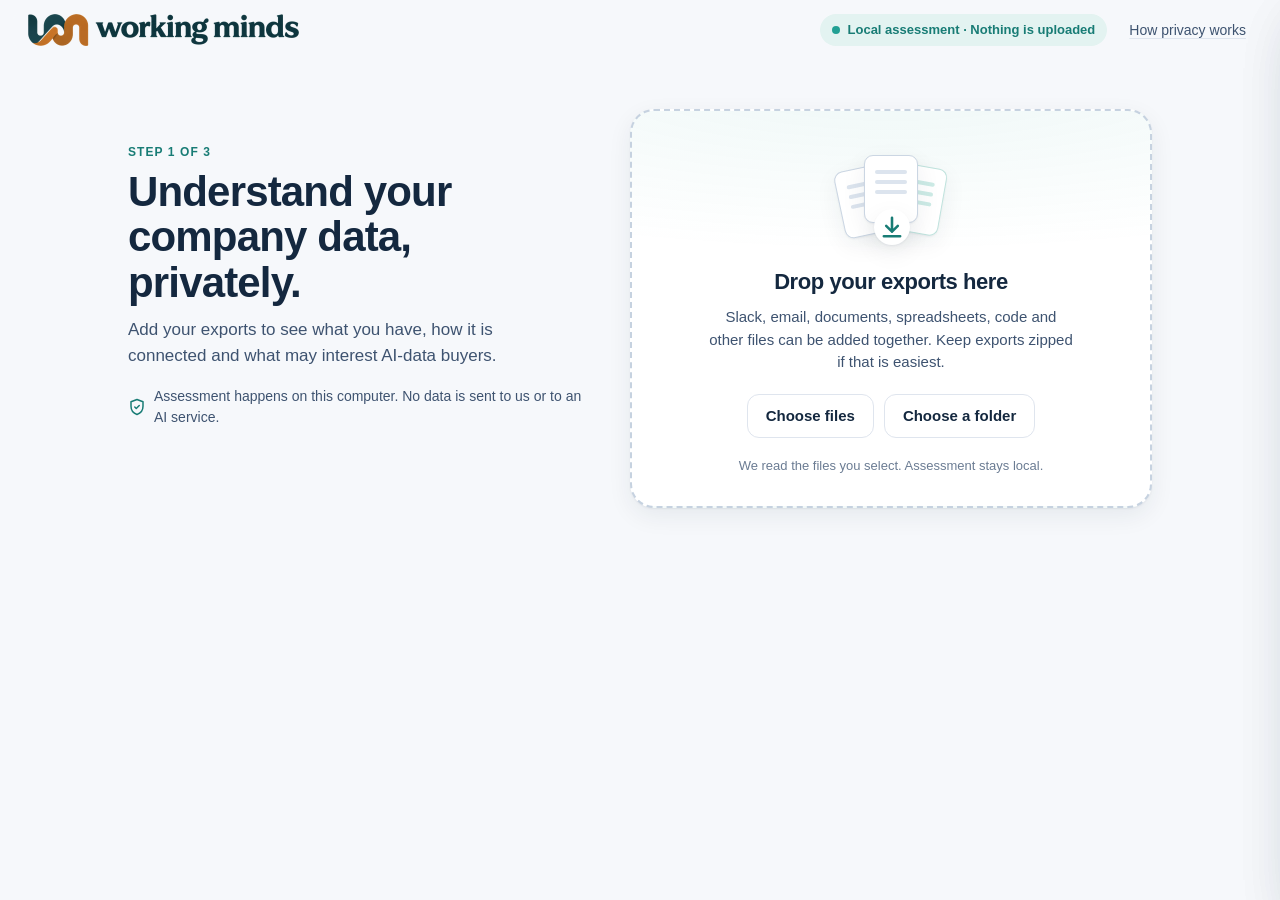
==== commit 23d1aa0f: "Rename the product to Working Minds and use its logo - app name, window titles, in-app copy, CLI bin" ====
--- a/crates/scout-app/ui/index.html
+++ b/crates/scout-app/ui/index.html
@@ -3,21 +3,13 @@
 <head>
   <meta charset="utf-8">
   <meta name="viewport" content="width=device-width, initial-scale=1">
-  <title>DataPack Scout</title>
+  <title>Working Minds</title>
   <link rel="stylesheet" href="app.css">
 </head>
 <body>
   <header class="topbar">
     <div class="brand">
-      <svg class="brand-mark" viewBox="0 0 64 64" aria-hidden="true">
-        <rect x="2" y="2" width="60" height="60" rx="15" fill="#14283F"/>
-        <circle cx="32" cy="32" r="19" fill="none" stroke="#7FD1C6" stroke-width="2" stroke-dasharray="3 4" opacity=".7"/>
-        <circle cx="32" cy="32" r="11" fill="#187C75"/>
-        <circle cx="28.5" cy="29.5" r="4" fill="#9FE3D8"/>
-        <circle cx="36" cy="35" r="2.6" fill="#F6F8FB"/>
-        <circle cx="47" cy="20" r="3.4" fill="#E8AA40"/>
-      </svg>
-      <span class="brand-name">DataPack Scout</span>
+      <img class="brand-logo" src="brand-logo.png" alt="Working Minds" width="271" height="32">
     </div>
     <div class="topbar-right">
       <span class="status-pill" title="Everything runs on this computer">
@@ -116,11 +108,11 @@
         <dt>What is sent</dt>
         <dd>Nothing. This app has no network features: no analytics, no crash uploads, no update checks, and no AI services.</dd>
         <dt>What is saved</dt>
-        <dd>Only what you choose to save: your data map, in Documents › DataPack Scout. It contains counts and coverage, not your messages, documents or file paths.</dd>
+        <dd>Only what you choose to save: your data map, in Documents › Working Minds. It contains counts and coverage, not your messages, documents or file paths.</dd>
         <dt>What is remembered</dt>
         <dd>Only the list of files and folders you added, kept in this app's private folder on this computer, so you can reopen your map later. No contents or results are stored. <b>Start fresh</b> or <b>Start again</b> forgets it.</dd>
         <dt>Getting files from Slack</dt>
-        <dd>The optional Attachment Downloader is a separate app. It connects to Slack, and only Slack, to fetch files your export links to. DataPack Scout itself never connects to anything.</dd>
+        <dd>The optional Attachment Downloader is a separate app. It connects to Slack, and only Slack, to fetch files your export links to. Working Minds itself never connects to anything.</dd>
         <dt>Still to come</dt>
         <dd>Operating-system network isolation with a verified status indicator, and the optional encrypted assessment you can choose to email for a commercial review.</dd>
       </dl>
--- a/crates/scout-app/ui/app.css
+++ b/crates/scout-app/ui/app.css
@@ -51,6 +51,8 @@
 body.scrolled .topbar { border-bottom-color: var(--line); }
 .brand { display: flex; align-items: center; gap: 10px; font-weight: 650; font-size: 16px; }
 .brand-mark { width: 30px; height: 30px; }
+.brand-logo { height: 32px; width: auto; display: block; }
+.brand-divider { width: 1px; height: 24px; background: var(--line); margin: 0 4px; }
 .topbar-right { display: flex; align-items: center; gap: 16px; }
 .status-pill {
   display: inline-flex; align-items: center; gap: 8px;
@@ -286,10 +288,34 @@
 .guide-callout b { color: var(--ink); }
 .guide-note { font-size: 13px; color: var(--muted); margin: 6px 0; }
 .guide-tool { display: flex; gap: 14px; align-items: center; border: 1px solid var(--line); border-radius: 16px; padding: 14px; margin: 8px 0 14px; background: linear-gradient(120deg, #FFFBF3, #fff); }
-.guide-tool svg { width: 46px; height: 46px; flex: none; }
+.guide-tool svg, .guide-tool img { width: 46px; height: 46px; flex: none; }
 .guide-tool b { display: block; }
 .guide-tool span { font-size: 13px; color: var(--ink-2); }
 code.k { background: var(--surface-2); padding: 1px 6px; border-radius: 6px; font-size: 13px; }
+
+/* ---------- languages ---------- */
+.lang-card { padding: 20px 22px 16px; margin-bottom: 14px; }
+.lang-headline { text-align: right; line-height: 1.15; }
+.lang-headline strong { display: block; font-size: 30px; letter-spacing: -0.03em; color: var(--teal); }
+.lang-headline span { font-size: 12px; color: var(--muted); }
+.lang-grid { display: grid; grid-template-columns: minmax(0, 0.85fr) minmax(0, 1.3fr); gap: 22px; margin-top: 10px; align-items: start; }
+.lang-table { width: 100%; border-collapse: collapse; font-size: 14px; }
+.lang-table th { text-align: left; font-size: 12px; font-weight: 650; color: var(--muted); text-transform: uppercase; letter-spacing: .04em; padding: 6px 8px; border-bottom: 1px solid var(--line); white-space: nowrap; }
+.lang-table td { padding: 8px; border-bottom: 1px solid #EEF2F7; vertical-align: middle; }
+.lang-table .num { text-align: right; font-variant-numeric: tabular-nums; white-space: nowrap; }
+.lang-table .share { width: 44%; }
+.lang-table .share b { font-size: 13px; margin-left: 8px; }
+.share-bar { display: inline-block; vertical-align: middle; width: calc(100% - 56px); height: 8px; border-radius: 4px; background: var(--surface-2); overflow: hidden; }
+.share-bar span { display: block; height: 100%; border-radius: 4px; }
+.lang-dot { display: inline-block; width: 9px; height: 9px; border-radius: 50%; margin-right: 8px; vertical-align: 1px; }
+.matrix-wrap { overflow-x: auto; }
+.matrix th, .matrix td { padding: 8px 6px; }
+.matrix th { font-size: 11px; letter-spacing: .02em; }
+.matrix .coll { max-width: 170px; overflow: hidden; text-overflow: ellipsis; white-space: nowrap; font-weight: 600; }
+.matrix .coll span { display: block; font-weight: 400; }
+.matrix th .lang-dot { margin-right: 5px; }
+.lang-method { margin: 14px 0 0; font-size: 12.5px; color: var(--muted); }
+@media (max-width: 980px) { .lang-grid { grid-template-columns: 1fr; } }
 
 /* ---------- adding to the map ---------- */
 .add-hint { display: flex; align-items: center; gap: 8px; font-size: 13px; color: var(--muted); margin: -6px 0 12px; }
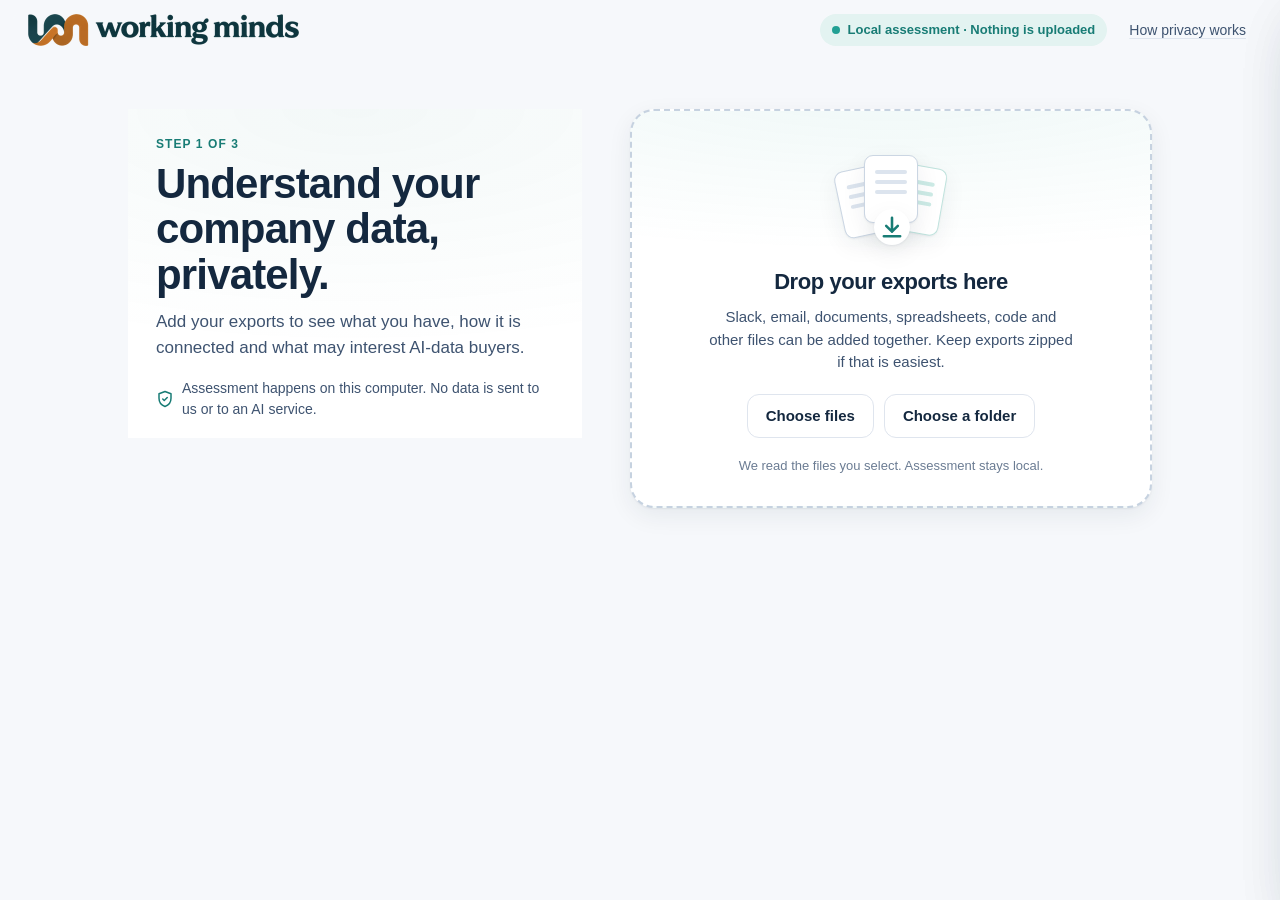
==== commit 9e2ec12b: "Data-source list built from evidence; map-first page with next steps and analysis tables - core: ana" ====
--- a/crates/scout-app/ui/index.html
+++ b/crates/scout-app/ui/index.html
@@ -143,6 +143,10 @@
     <div class="adding-text"><b id="adding-title">Adding</b><span id="adding-detail"></span></div>
     <button class="btn ghost small" id="adding-stop">Stop</button>
   </div>
+  <div class="source-picker" id="source-picker" hidden>
+    <input type="text" placeholder="Search, or type a source to add" aria-label="Add a source">
+    <div class="picker-list"></div>
+  </div>
   <div class="add-menu" id="add-menu" hidden>
     <button id="menu-files"><svg class="i" viewBox="0 0 24 24"><path d="M14 3H7a2 2 0 0 0-2 2v14a2 2 0 0 0 2 2h10a2 2 0 0 0 2-2V8Z"/><path d="M14 3v5h5"/></svg><span><b>Files or ZIP exports…</b><small>For example a Slack export</small></span></button>
     <button id="menu-folder"><svg class="i" viewBox="0 0 24 24"><path d="M3 7a2 2 0 0 1 2-2h4l2 2h8a2 2 0 0 1 2 2v8a2 2 0 0 1-2 2H5a2 2 0 0 1-2-2Z"/></svg><span><b>A folder…</b><small>For example downloaded attachments</small></span></button>
--- a/crates/scout-app/ui/app.css
+++ b/crates/scout-app/ui/app.css
@@ -317,6 +317,79 @@
 .lang-method { margin: 14px 0 0; font-size: 12.5px; color: var(--muted); }
 @media (max-width: 980px) { .lang-grid { grid-template-columns: 1fr; } }
 
+/* ---------- data map hero ---------- */
+.hero { padding: 26px 28px 18px; margin-bottom: 26px; overflow: hidden;
+  background: radial-gradient(900px 340px at 50% 0%, rgba(24,124,117,.05), transparent 70%), var(--surface); }
+.hero-top { display: flex; justify-content: space-between; align-items: flex-end; gap: 28px; flex-wrap: wrap; }
+.hero-lead { margin: 0; font-size: 21px; line-height: 1.35; font-weight: 560; letter-spacing: -0.01em; max-width: 34ch; }
+.hero-stats { display: flex; gap: 30px; }
+.hero-stats div { text-align: right; }
+.hero-stats strong { display: block; font-size: 26px; letter-spacing: -0.03em; line-height: 1.1; }
+.hero-stats span { font-size: 12.5px; color: var(--muted); }
+.hero-map { margin: 14px -28px 0; padding: 6px 28px 0;
+  background-image: radial-gradient(circle at 1px 1px, #E3E9F1 1px, transparent 0); background-size: 22px 22px; }
+.hero-map .map-svg { width: 100%; max-height: min(540px, 56vh); }
+.hero-foot { display: flex; justify-content: space-between; align-items: center; gap: 16px; flex-wrap: wrap; border-top: 1px solid var(--line); margin-top: 6px; padding-top: 12px; }
+.hero-foot .legend { padding: 0; font-size: 12px; }
+.hero-foot .add-hint { margin: 0; }
+
+/* ---------- sections ---------- */
+.section { margin-bottom: 30px; }
+.section-head { display: flex; justify-content: space-between; align-items: flex-end; gap: 16px; margin: 0 2px 12px; }
+.section-head h2 { font-size: 24px; }
+.section-head p { margin: 4px 0 0; color: var(--muted); font-size: 14px; max-width: 70ch; }
+.section-actions { display: flex; gap: 8px; }
+.section .card { margin-bottom: 14px; }
+.card h3 { font-size: 17px; }
+
+/* ---------- next steps ---------- */
+.in-map { display: flex; flex-wrap: wrap; align-items: center; gap: 8px; margin: 0 2px 12px; font-size: 13px; }
+.chip { display: inline-flex; align-items: center; gap: 6px; background: var(--surface); border: 1px solid var(--line); border-radius: 999px; padding: 4px 10px; font-weight: 560; color: var(--ink-2); }
+.chip i { width: 8px; height: 8px; border-radius: 50%; }
+.steps-card { padding: 4px 20px; }
+.step { display: grid; grid-template-columns: 34px minmax(0, 1fr) 110px auto; gap: 16px; align-items: center; padding: 16px 0; border-top: 1px solid #EEF2F7; }
+.step:first-child { border-top: 0; }
+.step-num { width: 30px; height: 30px; border-radius: 50%; background: var(--amber-soft); color: #8A5A0B; display: grid; place-items: center; font-weight: 700; font-size: 13px; }
+.step.done .step-num { background: var(--teal-soft); color: var(--teal); }
+.step.done .step-title { color: var(--ink-2); }
+.step-title { font-weight: 650; font-size: 15.5px; }
+.step-tag { font-size: 11.5px; font-weight: 600; color: var(--muted); background: var(--surface-2); border-radius: 6px; padding: 2px 7px; margin-left: 6px; vertical-align: 1px; }
+.step-evidence { color: var(--ink-2); font-size: 14px; margin-top: 2px; }
+.step-from { color: var(--muted); font-size: 12.5px; margin-top: 2px; }
+.step-progress { height: 5px; border-radius: 3px; background: #F3E2C2; margin-top: 8px; max-width: 320px; overflow: hidden; }
+.step-progress span { display: block; height: 100%; background: var(--teal-2); }
+.step-stat { text-align: right; }
+.step-stat strong { display: block; font-size: 20px; letter-spacing: -0.02em; }
+.step-stat span { font-size: 12px; color: var(--muted); }
+.step-actions { display: flex; gap: 6px; justify-content: flex-end; }
+.step.empty { grid-template-columns: 1fr; }
+.step-other { border-top: 1px solid #EEF2F7; padding: 14px 0 16px 50px; font-size: 13.5px; color: var(--ink-2); }
+.step-other ul { margin: 6px 0 0; padding-left: 18px; }
+.removed-line { font-size: 13px; color: var(--muted); margin: -4px 4px 0; }
+.removed-line .link-btn { font-size: 13px; margin-left: 6px; }
+.source-picker { position: fixed; z-index: 57; width: 320px; background: var(--surface); border: 1px solid var(--line); border-radius: 14px; box-shadow: var(--shadow-lg); padding: 8px; }
+.source-picker input { width: 100%; border: 1px solid var(--line); border-radius: 10px; padding: 9px 11px; font: inherit; outline: none; }
+.source-picker input:focus { border-color: var(--teal-2); box-shadow: 0 0 0 3px rgba(34,160,148,.15); }
+.picker-list { max-height: 300px; overflow: auto; margin-top: 6px; }
+.picker-list button { display: flex; justify-content: space-between; align-items: baseline; width: 100%; border: 0; background: none; padding: 9px 10px; border-radius: 9px; cursor: pointer; text-align: left; gap: 10px; }
+.picker-list button:hover { background: var(--surface-2); }
+.picker-list small { color: var(--muted); font-size: 12px; white-space: nowrap; }
+
+/* ---------- analysis tables ---------- */
+.table-card { padding: 20px 22px 14px; }
+.tbl-wrap { overflow-x: auto; margin-top: 8px; }
+.tbl { width: 100%; border-collapse: collapse; font-size: 14px; }
+.tbl th { text-align: left; font-size: 11.5px; font-weight: 650; color: var(--muted); text-transform: uppercase; letter-spacing: .04em; padding: 7px 10px; border-bottom: 1px solid var(--line); white-space: nowrap; }
+.tbl td { padding: 9px 10px; border-bottom: 1px solid #EEF2F7; vertical-align: middle; white-space: nowrap; }
+.tbl .num { text-align: right; font-variant-numeric: tabular-nums; }
+.tbl tfoot td { border-bottom: 0; border-top: 1px solid var(--line); font-weight: 600; }
+.tbl tr.zero td { color: var(--grey); }
+.tbl.compact td { padding: 7px 8px; }
+.tbl .swatch { display: inline-block; margin-right: 8px; vertical-align: -1px; }
+.tbl-badge { display: inline-grid; place-items: center; width: 22px; height: 22px; border-radius: 7px; color: #fff; font-size: 12px; font-weight: 700; margin-right: 10px; vertical-align: middle; }
+.cell-meter { display: inline-block; width: 64px; height: 6px; border-radius: 3px; background: var(--surface-2); margin-right: 8px; vertical-align: middle; overflow: hidden; }
+.cell-meter span { display: block; height: 100%; border-radius: 3px; }
+
 /* ---------- adding to the map ---------- */
 .add-hint { display: flex; align-items: center; gap: 8px; font-size: 13px; color: var(--muted); margin: -6px 0 12px; }
 .update-banner { display: flex; gap: 14px; align-items: center; padding: 14px 18px; margin-bottom: 14px; border-radius: 16px;
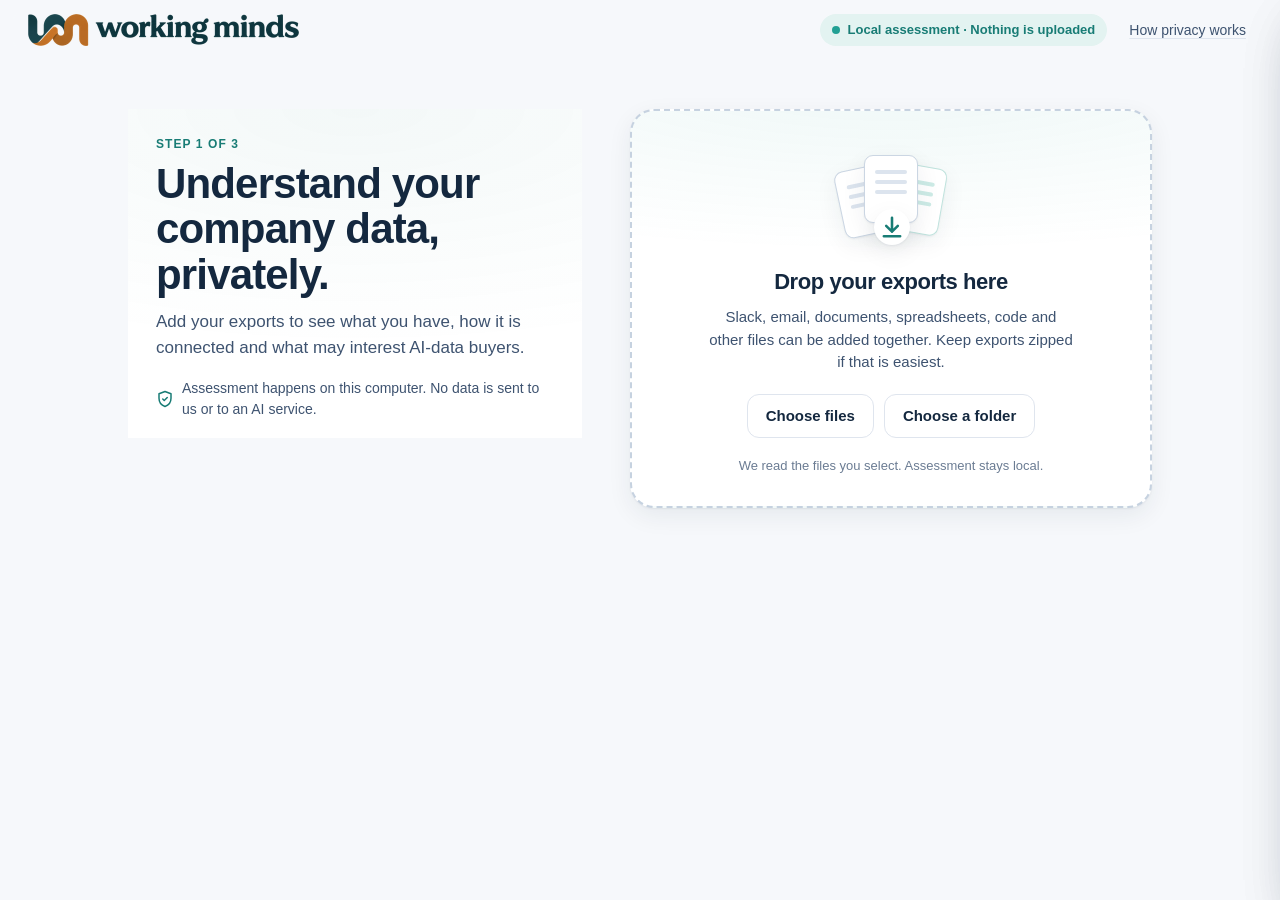
==== commit 3191448e: "Create data pack; language analysis on prose only Data pack: - core: package::plan/build copy every " ====
--- a/crates/scout-app/ui/index.html
+++ b/crates/scout-app/ui/index.html
@@ -125,6 +125,13 @@
       <div id="guide-body"></div>
     </div>
   </aside>
+  <!-- Create data pack -->
+  <aside class="panel wide" id="pack-panel" aria-hidden="true">
+    <div class="panel-inner">
+      <button class="panel-close" id="pack-close" aria-label="Close">×</button>
+      <div id="pack-body"></div>
+    </div>
+  </aside>
   <div class="scrim" id="scrim"></div>
   <div class="toast" id="toast" role="status"></div>
 
--- a/crates/scout-app/ui/app.css
+++ b/crates/scout-app/ui/app.css
@@ -314,6 +314,8 @@
 .matrix .coll { max-width: 170px; overflow: hidden; text-overflow: ellipsis; white-space: nowrap; font-weight: 600; }
 .matrix .coll span { display: block; font-weight: 400; }
 .matrix th .lang-dot { margin-right: 5px; }
+.other-lang { display: block; font-size: 11px; color: var(--muted); white-space: nowrap; }
+.aside-row td { color: var(--muted); }
 .lang-method { margin: 14px 0 0; font-size: 12.5px; color: var(--muted); }
 @media (max-width: 980px) { .lang-grid { grid-template-columns: 1fr; } }
 
@@ -363,6 +365,17 @@
 .step-stat span { font-size: 12px; color: var(--muted); }
 .step-actions { display: flex; gap: 6px; justify-content: flex-end; }
 .step.empty { grid-template-columns: 1fr; }
+.step.done { background: linear-gradient(90deg, rgba(227,243,241,.55), transparent 60%); }
+.step.done .step-num { background: var(--teal); color: #fff; box-shadow: 0 4px 12px rgba(24,124,117,.25); }
+.step-tag.by-you { background: var(--teal-soft); color: var(--teal); }
+.step-note { font-size: 12.5px; color: var(--muted); margin-top: 4px; font-style: italic; }
+.steps-progress { display: flex; align-items: center; gap: 18px; padding: 16px 0 14px; border-bottom: 1px solid var(--line); }
+.sp-text strong { display: block; font-size: 16px; }
+.sp-text span { font-size: 13px; color: var(--muted); }
+.sp-bar { flex: 1; height: 10px; border-radius: 5px; background: #F3E2C2; overflow: hidden; }
+.sp-bar span { display: block; height: 100%; border-radius: 5px; background: linear-gradient(90deg, #22A094, #187C75); transition: width .6s cubic-bezier(.2,.7,.2,1); }
+.steps-progress.all .sp-bar { background: var(--teal-soft); }
+.steps-divider { font-size: 11.5px; font-weight: 700; letter-spacing: .08em; text-transform: uppercase; color: var(--teal); padding: 14px 0 2px; border-top: 1px solid var(--line); margin-top: 2px; }
 .step-other { border-top: 1px solid #EEF2F7; padding: 14px 0 16px 50px; font-size: 13.5px; color: var(--ink-2); }
 .step-other ul { margin: 6px 0 0; padding-left: 18px; }
 .removed-line { font-size: 13px; color: var(--muted); margin: -4px 4px 0; }
@@ -416,6 +429,19 @@
 .resume span { font-size: 13.5px; color: var(--ink-2); }
 .resume-actions { display: flex; gap: 8px; flex: none; }
 
+/* ---------- data pack ---------- */
+.panel.wide { width: min(620px, 94vw); }
+.pack-tbl { margin: 14px 0 8px; }
+.pack-tbl td { white-space: normal; }
+.folder-ico { color: var(--teal); margin-right: 6px; }
+.dest-row { display: flex; justify-content: space-between; align-items: center; gap: 12px; padding: 12px 14px; margin: 12px 0; }
+.dest-label { font-size: 11.5px; font-weight: 700; letter-spacing: .06em; text-transform: uppercase; color: var(--muted); }
+.dest-path { font-weight: 560; word-break: break-all; }
+.bar { height: 12px; border-radius: 6px; background: var(--surface-2); overflow: hidden; margin: 10px 0 6px; }
+.bar span { display: block; height: 100%; width: 0; background: linear-gradient(90deg, #22A094, #187C75); transition: width .3s ease; }
+.actions-row { display: flex; justify-content: space-between; align-items: center; gap: 10px; margin-top: 14px; }
+.small { font-size: 13px; }
+
 /* ---------- panel, toast, veil, tooltip ---------- */
 .panel { position: fixed; top: 0; right: 0; bottom: 0; width: min(440px, 92vw); background: var(--surface); box-shadow: var(--shadow-lg); z-index: 40; transform: translateX(105%); transition: transform .35s cubic-bezier(.2,.7,.2,1); overflow: auto; }
 .panel[aria-hidden="false"] { transform: none; }
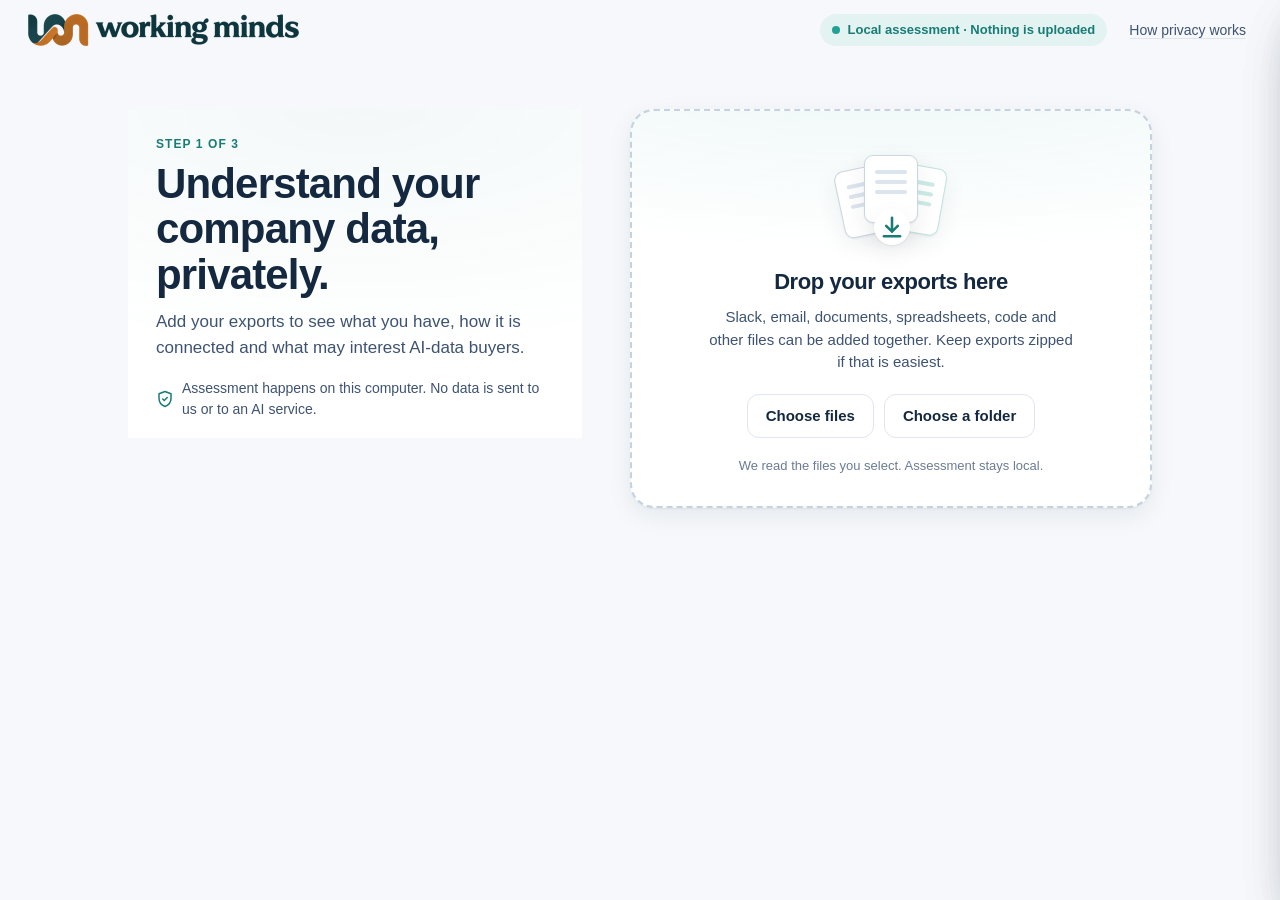
==== commit 56b02339: "Training value on its own tab; LLM-ready report for Working Minds UI: Training value moves to a sepa" ====
--- a/crates/scout-app/ui/index.html
+++ b/crates/scout-app/ui/index.html
@@ -108,9 +108,11 @@
         <dt>What is sent</dt>
         <dd>Nothing. This app has no network features: no analytics, no crash uploads, no update checks, and no AI services.</dd>
         <dt>What is saved</dt>
-        <dd>Only what you choose to save: your data map, in Documents › Working Minds. It contains counts and coverage, not your messages, documents or file paths.</dd>
+        <dd>Only what you choose to save: your data map, in Documents › Working Minds. It contains counts and coverage, the names of the files and folders you added, and the company name, not your messages, documents or file paths.</dd>
         <dt>What is remembered</dt>
         <dd>Only the list of files and folders you added, kept in this app's private folder on this computer, so you can reopen your map later. No contents or results are stored. <b>Start fresh</b> or <b>Start again</b> forgets it.</dd>
+        <dt>The Working Minds report</dt>
+        <dd>Only if you choose to send it. It opens in your own email program for you to send; it contains measurements, the company name and the names of the items you added, never messages, documents, addresses or people's names.</dd>
         <dt>Getting files from Slack</dt>
         <dd>The optional Attachment Downloader is a separate app. It connects to Slack, and only Slack, to fetch files your export links to. Working Minds itself never connects to anything.</dd>
         <dt>Still to come</dt>
@@ -130,6 +132,13 @@
     <div class="panel-inner">
       <button class="panel-close" id="pack-close" aria-label="Close">×</button>
       <div id="pack-body"></div>
+    </div>
+  </aside>
+  <!-- Detailed report for Working Minds -->
+  <aside class="panel wide" id="report-panel" aria-hidden="true">
+    <div class="panel-inner">
+      <button class="panel-close" id="report-close" aria-label="Close">×</button>
+      <div id="report-body"></div>
     </div>
   </aside>
   <div class="scrim" id="scrim"></div>
--- a/crates/scout-app/ui/app.css
+++ b/crates/scout-app/ui/app.css
@@ -477,3 +477,187 @@
   *, *::before, *::after { animation-duration: .01ms !important; animation-iteration-count: 1 !important; transition-duration: .01ms !important; }
   .reveal { opacity: 1; transform: none; }
 }
+
+/* ---------- file trees inside items */
+.btn.danger, .link-btn.danger { color: var(--red); }
+.btn.armed, .link-btn.armed { background: #FBECEB; color: var(--red); text-decoration: none; border-radius: 6px; padding: 2px 8px; }
+.si-tree { margin: 6px 0 4px 34px; max-height: 420px; overflow: auto; background: var(--surface); border: 1px solid var(--line); border-radius: 10px; padding: 8px 10px; }
+.ft-switch { display: flex; justify-content: space-between; align-items: center; gap: 12px; margin-bottom: 6px; }
+.ft-switch .link-btn { font-size: 12.5px; }
+.ft { list-style: none; margin: 0; padding: 0; }
+.ft .ft { padding-left: 20px; border-left: 1px solid var(--line); margin-left: 9px; }
+.ft-line { display: flex; align-items: center; gap: 8px; padding: 3px 0; font-size: 13px; }
+.ft-twist { width: 18px; height: 18px; border: 0; background: none; color: var(--ink-2); cursor: pointer; padding: 0; flex: none; }
+.ft-dot { width: 18px; flex: none; text-align: center; }
+.ft-dot::before { content: ""; display: inline-block; width: 5px; height: 5px; border-radius: 50%; background: var(--line); vertical-align: middle; }
+.ft-name { overflow: hidden; text-overflow: ellipsis; white-space: nowrap; min-width: 0; }
+.ft-meta { color: var(--muted); font-size: 12px; white-space: nowrap; margin-left: auto; }
+.ft-line .link-btn { font-size: 12.5px; flex: none; }
+.ft-row.out > .ft-line .ft-name { text-decoration: line-through; color: var(--muted); }
+.chip-x { border: 0; background: none; color: var(--muted); cursor: pointer; font-size: 14px; line-height: 1; padding: 0 0 0 2px; }
+.chip-x:hover { color: var(--red); }
+.chip-x.armed { font-size: 12px; padding: 1px 6px; }
+@media (max-width: 760px) {
+  .si-tree { margin-left: 0; }
+}
+
+/* ---------- platforms: one card per platform, with its items */
+.hero-stats small.dedup { display: block; font-size: 11.5px; color: var(--teal); margin-top: 2px; }
+.steps-progress.card { padding: 14px 18px; margin-bottom: 14px; }
+.pcard { background: var(--surface); border: 1px solid var(--line); border-radius: 16px; padding: 16px 18px; margin-bottom: 14px; box-shadow: 0 1px 2px rgba(15,23,42,.04); }
+.pc-head { display: flex; justify-content: space-between; align-items: baseline; gap: 16px; flex-wrap: wrap; margin-bottom: 8px; }
+.pc-title { display: flex; align-items: center; gap: 10px; }
+.pc-title h3 { margin: 0; font-size: 17px; }
+.pill { font-size: 12px; font-weight: 650; border-radius: 999px; padding: 3px 10px; }
+.pill.ok { background: var(--teal-soft); color: var(--teal); }
+.pill.partial { background: var(--amber-soft); color: #8A5A0B; }
+.pill.check { background: #FDF4E3; color: #8A5A0B; border: 1px solid #F1D9A8; }
+.pc-facts { color: var(--muted); font-size: 13px; }
+.pc-note { display: flex; justify-content: space-between; align-items: center; gap: 12px; flex-wrap: wrap; font-size: 13.5px; color: var(--ink-2); background: var(--surface-2); border-radius: 10px; padding: 8px 12px; margin: 6px 0; }
+.pc-note.warn { background: #FDF4E3; }
+.pc-note.ok { background: var(--teal-soft); color: var(--teal); }
+.pc-note-act { display: flex; gap: 6px; }
+.items-tbl { margin-top: 8px; }
+.items-tbl td { vertical-align: middle; }
+.items-tbl { table-layout: fixed; width: 100%; }
+.items-tbl th:nth-child(1) { width: 30%; }
+.items-tbl th:nth-child(2) { width: 7%; }
+.items-tbl th:nth-child(3) { width: 9%; }
+.items-tbl th:nth-child(4) { width: 13%; }
+.items-tbl th:nth-child(5) { width: 12%; }
+.items-tbl th:nth-child(6) { width: 16%; }
+.items-tbl th:nth-child(7) { width: 13%; }
+.items-tbl td { overflow: hidden; text-overflow: ellipsis; }
+.items-tbl td:nth-child(4) { font-size: 12.5px; white-space: normal; }
+.items-tbl td:nth-child(5) { white-space: normal; }
+.items-tbl td:last-child { overflow: visible; text-overflow: clip; white-space: nowrap; }
+.it-name { display: flex; align-items: center; gap: 8px; background: none; border: 0; padding: 0; cursor: pointer; text-align: left; color: inherit; font: inherit; width: 100%; min-width: 0; }
+.it-twist { width: 12px; color: var(--muted); flex: none; }
+.it-name .tbl-badge { margin: 0; flex: none; }
+.it-text { display: flex; flex-direction: column; min-width: 0; }
+.it-text b { white-space: normal; overflow-wrap: anywhere; line-height: 1.3; }
+.it-text small { color: var(--muted); font-size: 11.5px; overflow: hidden; text-overflow: ellipsis; white-space: nowrap; }
+.it-row.is-dup { background: #FFF8F7; }
+.tree-row td { padding-top: 0; background: var(--surface-2); overflow: visible; white-space: normal; }
+.tree-row .si-tree { margin: 6px 0 10px; }
+.ov { display: inline-block; font-size: 12px; font-weight: 600; border-radius: 6px; padding: 2px 8px; white-space: normal; line-height: 1.3; max-width: 100%; }
+.ov.dup { background: #FBECEB; color: var(--red); }
+.ov.part { background: var(--amber-soft); color: #8A5A0B; }
+.ov.uniq { color: var(--muted); font-weight: 500; }
+.btn.danger-solid { background: var(--red); color: #fff; border: 0; }
+.btn.danger-solid.armed { background: #9E2F29; color: #fff; }
+.pc-links { margin-top: 10px; font-size: 13.5px; }
+.pc-links summary { cursor: pointer; color: var(--teal); font-weight: 600; }
+.lf-row { display: flex; flex-wrap: wrap; align-items: center; justify-content: space-between; gap: 8px; padding: 6px 0 6px 16px; border-top: 1px dashed var(--line); }
+.lf-row .si-tree { flex-basis: 100%; margin-left: 0; }
+.todo-card { padding: 14px 18px; margin-bottom: 14px; }
+.todo-head h3 { margin: 0; font-size: 16px; }
+.todo-head p { margin: 2px 0 6px; color: var(--muted); font-size: 13px; }
+.todo { display: grid; grid-template-columns: minmax(0, 1fr) 110px auto; gap: 16px; align-items: center; padding: 12px 0; border-top: 1px solid #EEF2F7; }
+.todo.done .todo-title { color: var(--teal); }
+.todo-title { font-weight: 650; font-size: 15px; }
+.todo-ev { color: var(--ink-2); font-size: 13.5px; margin-top: 2px; }
+.todo .pc-links { margin-top: 4px; font-size: 13px; }
+@media (max-width: 760px) {
+  .todo { grid-template-columns: 1fr; }
+  .items-tbl { table-layout: auto; }
+}
+
+/* ---------- items that don't seem connected to the rest */
+.link-warn { display: flex; align-items: center; gap: 14px; background: #FDF4E3; border: 1px solid #F1D9A8; border-radius: 14px; padding: 12px 16px; margin-bottom: 12px; }
+.lw-icon { width: 28px; height: 28px; border-radius: 50%; background: #E3A13B; color: #fff; display: grid; place-items: center; font-weight: 800; flex: none; }
+.lw-text { flex: 1; display: flex; flex-direction: column; gap: 2px; font-size: 13.5px; color: var(--ink-2); }
+.lw-text b { color: var(--ink); font-size: 14.5px; }
+.lw-act { display: flex; gap: 6px; flex: none; }
+.ov.unlinked { background: #FDF4E3; color: #8A5A0B; border: 1px solid #F1D9A8; margin-bottom: 3px; }
+.ov.weak { color: var(--muted); background: var(--surface-2); margin-bottom: 3px; }
+.it-row.flash td { animation: rowflash 1.6s ease; }
+@keyframes rowflash { 0%, 60% { background: #FCEBC4; } 100% { background: transparent; } }
+.guide-callout.warn { background: #FDF4E3; border-color: #F1D9A8; }
+@media (max-width: 760px) { .link-warn { flex-wrap: wrap; } }
+
+/* ---------- simple platform map and company name */
+.company-name { margin: 2px 0 2px; }
+.company-src { color: var(--muted); font-size: 13px; }
+.company-src .link-btn { font-size: 13px; }
+.company-input { font: inherit; font-size: 30px; font-weight: 700; letter-spacing: -0.02em; border: 1px solid var(--line); border-radius: 10px; padding: 2px 10px; width: min(560px, 100%); color: var(--ink); background: var(--surface); }
+.pmap { width: 100%; height: auto; display: block; }
+.pm-spoke { stroke: #D9E1EA; stroke-width: 1.5; }
+.pm-hub circle { fill: var(--ink); }
+.pm-hub-name { fill: #fff; font-size: 17px; font-weight: 750; text-anchor: middle; letter-spacing: -0.01em; }
+.pm-hub-sub { fill: rgba(255,255,255,.75); font-size: 12px; text-anchor: middle; }
+.pm-node { cursor: pointer; outline: none; }
+.pm-node circle { fill: color-mix(in srgb, var(--c) 12%, white); stroke: var(--c); stroke-width: 2.5; transition: transform .15s ease, fill .15s ease; transform-box: fill-box; transform-origin: center; }
+.pm-node:hover circle, .pm-node:focus-visible circle { fill: color-mix(in srgb, var(--c) 20%, white); transform: scale(1.04); }
+.pm-node.suspect circle { stroke: #E3A13B; stroke-dasharray: 7 5; fill: #FFF8EC; }
+.pm-name { font-size: 13.5px; font-weight: 700; text-anchor: middle; fill: var(--ink); }
+.pm-value { font-size: 19px; font-weight: 750; text-anchor: middle; fill: var(--ink); letter-spacing: -0.02em; }
+.pm-unit { font-size: 11.5px; text-anchor: middle; fill: var(--muted); }
+.pm-badge rect { fill: #FCF1DE; stroke: #F1D9A8; }
+.pm-badge text { font-size: 11.5px; font-weight: 650; fill: #8A5A0B; text-anchor: middle; }
+.pm-badge.check rect { fill: #FDF4E3; stroke: #E3A13B; }
+.pm-todo-title { font-size: 11.5px; font-weight: 700; letter-spacing: .06em; text-transform: uppercase; fill: var(--muted); text-anchor: middle; }
+.pm-todo rect { fill: none; stroke: #B7C2CF; stroke-dasharray: 4 4; }
+.pm-todo text { font-size: 12px; fill: var(--ink-2); text-anchor: middle; }
+.legend i.lg-solid { background: #fff; border: 2.5px solid #6D5BD0; border-radius: 50%; }
+.legend i.lg-check { background: #FFF8EC; border: 2px dashed #E3A13B; border-radius: 50%; }
+.legend i.lg-todo { background: none; border: 1.5px dashed #B7C2CF; border-radius: 50%; }
+.pcard.flash { animation: cardflash 1.6s ease; }
+@keyframes cardflash { 0%, 60% { box-shadow: 0 0 0 3px #F1D9A8; } 100% { box-shadow: 0 1px 2px rgba(15,23,42,.04); } }
+
+.map-head .actions .btn { white-space: nowrap; }
+
+/* ---------- training value */
+.tv-card { padding: 18px 20px; margin-bottom: 14px; }
+.tv-intro { display: flex; align-items: center; justify-content: space-between; gap: 20px; flex-wrap: wrap; }
+.tv-intro p { margin: 4px 0 0; color: var(--ink-2); font-size: 14px; max-width: 720px; }
+.tv-running { display: flex; align-items: center; gap: 16px; }
+.tv-running .adding-ring { flex: none; }
+.tv-run-text { display: flex; flex-direction: column; gap: 2px; flex: 1; font-size: 14px; }
+.tv-head { display: flex; justify-content: space-between; gap: 24px; flex-wrap: wrap; align-items: flex-start; }
+.tv-headline h3 { margin: 8px 0 4px; font-size: 22px; letter-spacing: -0.02em; font-weight: 600; }
+.tv-headline h3 b { font-weight: 800; }
+.tv-headline p { margin: 0; color: var(--ink-2); font-size: 14px; max-width: 620px; }
+.pill.tv-high { background: var(--teal-soft); color: var(--teal); }
+.pill.tv-medium { background: var(--amber-soft); color: #8A5A0B; }
+.pill.tv-low { background: var(--surface-2); color: var(--ink-2); }
+.tv-figures { display: grid; grid-template-columns: repeat(2, minmax(120px, 1fr)); gap: 10px 22px; }
+.tv-figures strong { display: block; font-size: 20px; letter-spacing: -0.02em; }
+.tv-figures span { font-size: 12px; color: var(--muted); }
+.tv-bars { margin: 18px 0 8px; display: grid; gap: 6px; max-width: 640px; }
+.tv-sub { font-size: 11.5px; font-weight: 700; letter-spacing: .06em; text-transform: uppercase; color: var(--muted); }
+.tv-bar { display: grid; grid-template-columns: 190px 1fr 60px; align-items: center; gap: 10px; font-size: 13px; }
+.tv-bar-track { height: 10px; background: var(--surface-2); border-radius: 5px; overflow: hidden; }
+.tv-bar-track span { display: block; height: 100%; border-radius: 5px; }
+.tv-bar-val { text-align: right; font-weight: 650; }
+.tv-tbl td { vertical-align: top; }
+.tv-name { display: flex; flex-direction: column; }
+.tv-name small { font-size: 11.5px; }
+.tv-kind { display: inline-block; width: 9px; height: 9px; border-radius: 50%; margin-right: 6px; }
+.tv-group td { background: var(--surface-2); font-size: 13px; padding-top: 8px; padding-bottom: 8px; }
+.tv-dots { letter-spacing: 1px; white-space: nowrap; }
+.tv-dots.v3 { color: var(--teal); }
+.tv-dots.v2 { color: #C58A1A; }
+.tv-dots.v1 { color: #9AA6B4; }
+.tv-tbl td.tv-why { color: var(--ink-2); font-size: 12.5px; white-space: normal; min-width: 220px; }
+.tv-foot { display: flex; justify-content: space-between; align-items: flex-end; gap: 16px; margin-top: 12px; }
+.tv-foot .muted { max-width: 820px; }
+@media (max-width: 760px) {
+  .tv-bar { grid-template-columns: 120px 1fr 50px; }
+  .tv-figures { grid-template-columns: repeat(2, 1fr); }
+}
+
+/* ---------- tabs, slim training card, report panel */
+.tabs { display: flex; gap: 4px; border-bottom: 1px solid var(--line); margin: 4px 0 18px; }
+.tab { background: none; border: 0; padding: 10px 16px; font: inherit; font-weight: 650; color: var(--muted); cursor: pointer; border-bottom: 2.5px solid transparent; margin-bottom: -1px; display: inline-flex; align-items: center; gap: 8px; }
+.tab.on { color: var(--ink); border-bottom-color: var(--teal); }
+.tab:hover { color: var(--ink); }
+.tab-dot { width: 8px; height: 8px; border-radius: 50%; background: var(--teal); animation: pulse 1.2s ease-in-out infinite; }
+@keyframes pulse { 50% { opacity: .35; } }
+.tab-pane[hidden] { display: none !important; }
+.tv-slim { display: flex; align-items: center; gap: 14px; padding: 12px 18px; margin: 14px 0; font-size: 14px; }
+.tv-slim > span:not(.pill) { flex: 1; }
+.adding-ring.small { width: 22px; height: 22px; border-width: 3px; flex: none; }
+.tv-pane-head { align-items: flex-end; }
+.report-preview-head { margin: 14px 0 4px; }
+.report-preview { max-height: 42vh; overflow: auto; background: var(--surface-2); border: 1px solid var(--line); border-radius: 10px; padding: 12px 14px; font-size: 12px; line-height: 1.45; white-space: pre-wrap; word-break: break-word; }
